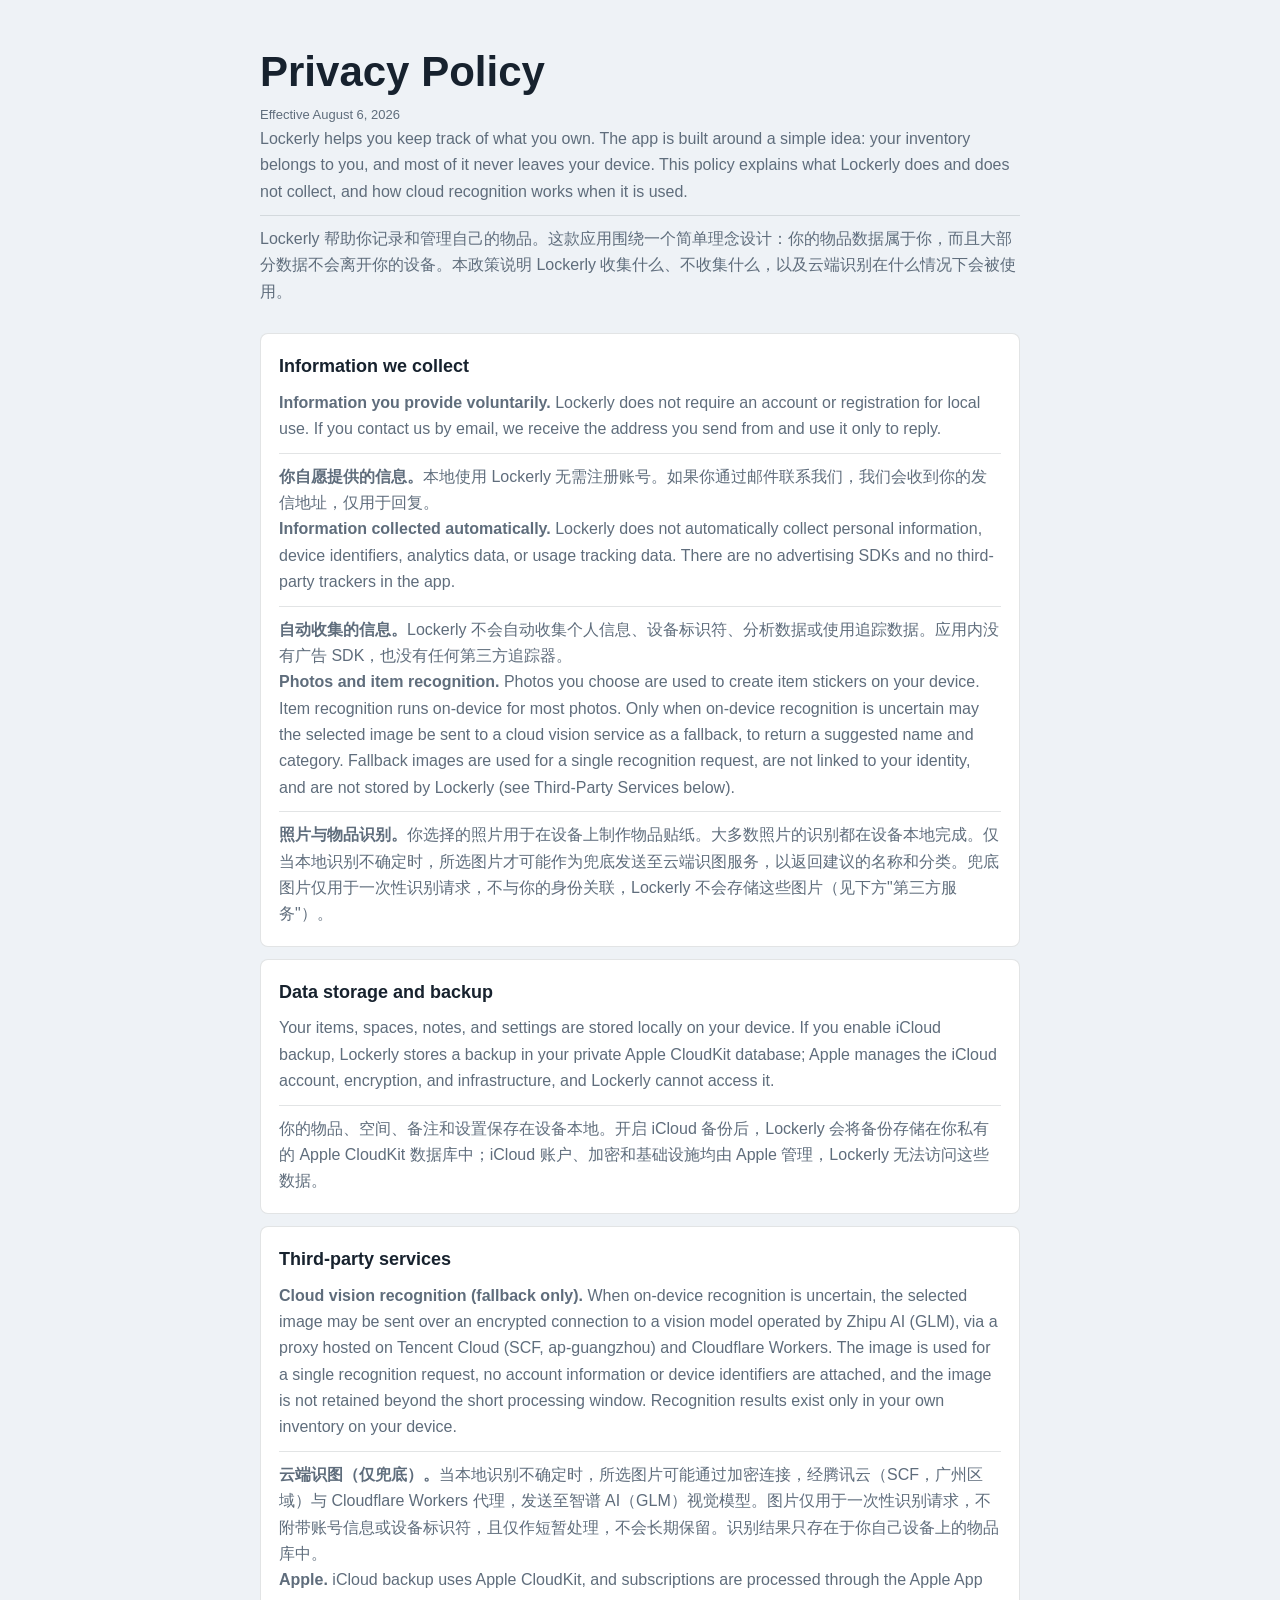
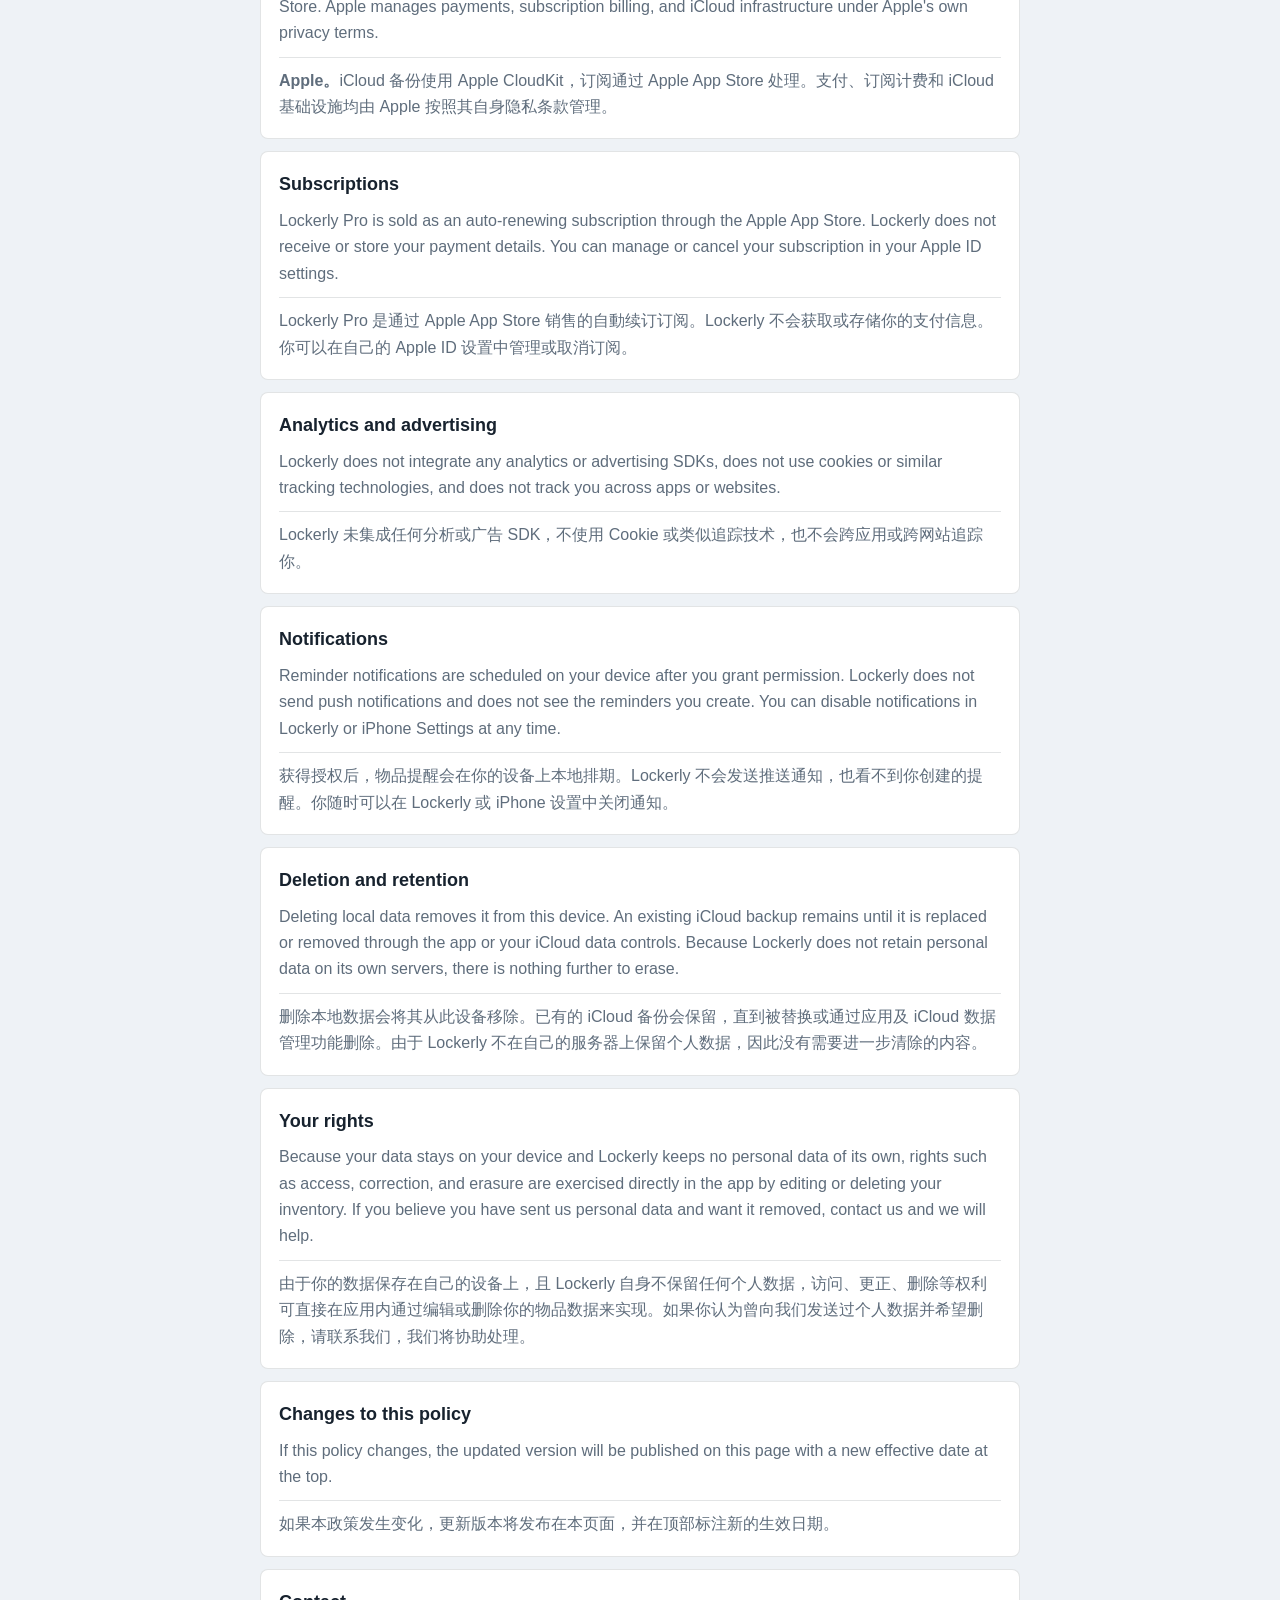
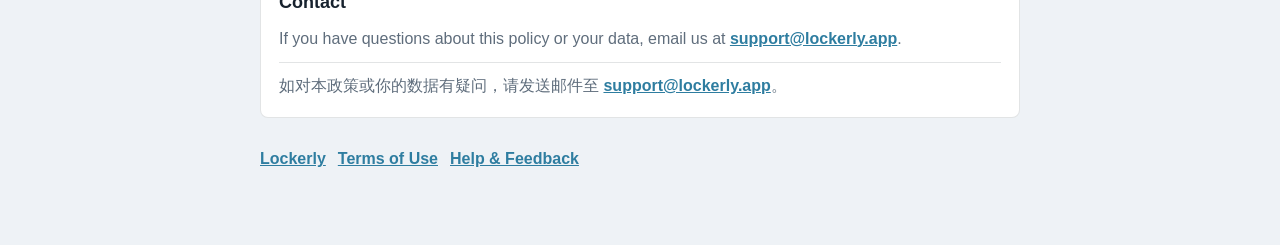
==== privacy/index.html @ 984af6ae "Rewrite privacy policy with third-party disclosures" ====
<!doctype html>
<html lang="en">
<head>
  <meta charset="utf-8">
  <meta name="viewport" content="width=device-width, initial-scale=1">
  <title>Lockerly Privacy Policy</title>
  <link rel="stylesheet" href="../assets/site.css">
</head>
<body><main>
  <header><h1>Privacy Policy</h1><p class="meta">Effective August 6, 2026</p>
    <p>Lockerly helps you keep track of what you own. The app is built around a simple idea: your inventory belongs to you, and most of it never leaves your device. This policy explains what Lockerly does and does not collect, and how cloud recognition works when it is used.</p>
    <p class="zh">Lockerly 帮助你记录和管理自己的物品。这款应用围绕一个简单理念设计：你的物品数据属于你，而且大部分数据不会离开你的设备。本政策说明 Lockerly 收集什么、不收集什么，以及云端识别在什么情况下会被使用。</p>
  </header>

  <section><h2>Information we collect</h2>
    <p><strong>Information you provide voluntarily.</strong> Lockerly does not require an account or registration for local use. If you contact us by email, we receive the address you send from and use it only to reply.</p>
    <p class="zh"><strong>你自愿提供的信息。</strong>本地使用 Lockerly 无需注册账号。如果你通过邮件联系我们，我们会收到你的发信地址，仅用于回复。</p>
    <p><strong>Information collected automatically.</strong> Lockerly does not automatically collect personal information, device identifiers, analytics data, or usage tracking data. There are no advertising SDKs and no third-party trackers in the app.</p>
    <p class="zh"><strong>自动收集的信息。</strong>Lockerly 不会自动收集个人信息、设备标识符、分析数据或使用追踪数据。应用内没有广告 SDK，也没有任何第三方追踪器。</p>
    <p><strong>Photos and item recognition.</strong> Photos you choose are used to create item stickers on your device. Item recognition runs on-device for most photos. Only when on-device recognition is uncertain may the selected image be sent to a cloud vision service as a fallback, to return a suggested name and category. Fallback images are used for a single recognition request, are not linked to your identity, and are not stored by Lockerly (see Third-Party Services below).</p>
    <p class="zh"><strong>照片与物品识别。</strong>你选择的照片用于在设备上制作物品贴纸。大多数照片的识别都在设备本地完成。仅当本地识别不确定时，所选图片才可能作为兜底发送至云端识图服务，以返回建议的名称和分类。兜底图片仅用于一次性识别请求，不与你的身份关联，Lockerly 不会存储这些图片（见下方"第三方服务"）。</p>
  </section>

  <section><h2>Data storage and backup</h2>
    <p>Your items, spaces, notes, and settings are stored locally on your device. If you enable iCloud backup, Lockerly stores a backup in your private Apple CloudKit database; Apple manages the iCloud account, encryption, and infrastructure, and Lockerly cannot access it.</p>
    <p class="zh">你的物品、空间、备注和设置保存在设备本地。开启 iCloud 备份后，Lockerly 会将备份存储在你私有的 Apple CloudKit 数据库中；iCloud 账户、加密和基础设施均由 Apple 管理，Lockerly 无法访问这些数据。</p>
  </section>

  <section><h2>Third-party services</h2>
    <p><strong>Cloud vision recognition (fallback only).</strong> When on-device recognition is uncertain, the selected image may be sent over an encrypted connection to a vision model operated by Zhipu AI (GLM), via a proxy hosted on Tencent Cloud (SCF, ap-guangzhou) and Cloudflare Workers. The image is used for a single recognition request, no account information or device identifiers are attached, and the image is not retained beyond the short processing window. Recognition results exist only in your own inventory on your device.</p>
    <p class="zh"><strong>云端识图（仅兜底）。</strong>当本地识别不确定时，所选图片可能通过加密连接，经腾讯云（SCF，广州区域）与 Cloudflare Workers 代理，发送至智谱 AI（GLM）视觉模型。图片仅用于一次性识别请求，不附带账号信息或设备标识符，且仅作短暂处理，不会长期保留。识别结果只存在于你自己设备上的物品库中。</p>
    <p><strong>Apple.</strong> iCloud backup uses Apple CloudKit, and subscriptions are processed through the Apple App Store. Apple manages payments, subscription billing, and iCloud infrastructure under Apple's own privacy terms.</p>
    <p class="zh"><strong>Apple。</strong>iCloud 备份使用 Apple CloudKit，订阅通过 Apple App Store 处理。支付、订阅计费和 iCloud 基础设施均由 Apple 按照其自身隐私条款管理。</p>
  </section>

  <section><h2>Subscriptions</h2>
    <p>Lockerly Pro is sold as an auto-renewing subscription through the Apple App Store. Lockerly does not receive or store your payment details. You can manage or cancel your subscription in your Apple ID settings.</p>
    <p class="zh">Lockerly Pro 是通过 Apple App Store 销售的自動续订订阅。Lockerly 不会获取或存储你的支付信息。你可以在自己的 Apple ID 设置中管理或取消订阅。</p>
  </section>

  <section><h2>Analytics and advertising</h2>
    <p>Lockerly does not integrate any analytics or advertising SDKs, does not use cookies or similar tracking technologies, and does not track you across apps or websites.</p>
    <p class="zh">Lockerly 未集成任何分析或广告 SDK，不使用 Cookie 或类似追踪技术，也不会跨应用或跨网站追踪你。</p>
  </section>

  <section><h2>Notifications</h2>
    <p>Reminder notifications are scheduled on your device after you grant permission. Lockerly does not send push notifications and does not see the reminders you create. You can disable notifications in Lockerly or iPhone Settings at any time.</p>
    <p class="zh">获得授权后，物品提醒会在你的设备上本地排期。Lockerly 不会发送推送通知，也看不到你创建的提醒。你随时可以在 Lockerly 或 iPhone 设置中关闭通知。</p>
  </section>

  <section><h2>Deletion and retention</h2>
    <p>Deleting local data removes it from this device. An existing iCloud backup remains until it is replaced or removed through the app or your iCloud data controls. Because Lockerly does not retain personal data on its own servers, there is nothing further to erase.</p>
    <p class="zh">删除本地数据会将其从此设备移除。已有的 iCloud 备份会保留，直到被替换或通过应用及 iCloud 数据管理功能删除。由于 Lockerly 不在自己的服务器上保留个人数据，因此没有需要进一步清除的内容。</p>
  </section>

  <section><h2>Your rights</h2>
    <p>Because your data stays on your device and Lockerly keeps no personal data of its own, rights such as access, correction, and erasure are exercised directly in the app by editing or deleting your inventory. If you believe you have sent us personal data and want it removed, contact us and we will help.</p>
    <p class="zh">由于你的数据保存在自己的设备上，且 Lockerly 自身不保留任何个人数据，访问、更正、删除等权利可直接在应用内通过编辑或删除你的物品数据来实现。如果你认为曾向我们发送过个人数据并希望删除，请联系我们，我们将协助处理。</p>
  </section>

  <section><h2>Changes to this policy</h2>
    <p>If this policy changes, the updated version will be published on this page with a new effective date at the top.</p>
    <p class="zh">如果本政策发生变化，更新版本将发布在本页面，并在顶部标注新的生效日期。</p>
  </section>

  <section><h2>Contact</h2>
    <p>If you have questions about this policy or your data, email us at <a href="mailto:support@lockerly.app">support@lockerly.app</a>.</p>
    <p class="zh">如对本政策或你的数据有疑问，请发送邮件至 <a href="mailto:support@lockerly.app">support@lockerly.app</a>。</p>
  </section>

  <nav><a href="../">Lockerly</a><a href="../terms/">Terms of Use</a><a href="../support/">Help &amp; Feedback</a></nav>
</main></body>
</html>
---- assets/site.css ----
:root {
  color-scheme: light dark;
  --bg: #eef2f6;
  --surface: #ffffff;
  --text: #17222e;
  --muted: #5f6d7c;
  --line: rgba(23, 34, 46, 0.12);
  --accent: #2e7da0;
}

@media (prefers-color-scheme: dark) {
  :root {
    --bg: #0f161d;
    --surface: #18212b;
    --text: #eef3f7;
    --muted: #a5b1bd;
    --line: rgba(226, 236, 244, 0.12);
    --accent: #7fc0dc;
  }
}

* { box-sizing: border-box; }
body {
  margin: 0;
  background: var(--bg);
  color: var(--text);
  font: 16px/1.65 -apple-system, BlinkMacSystemFont, "Segoe UI", sans-serif;
}
main { width: min(760px, calc(100% - 32px)); margin: 0 auto; padding: 48px 0 72px; }
header { margin-bottom: 28px; }
h1 { margin: 0 0 8px; font-size: clamp(28px, 6vw, 42px); line-height: 1.15; }
h2 { margin: 0 0 8px; font-size: 18px; }
p { margin: 0; color: var(--muted); }
section {
  margin-top: 12px;
  padding: 18px;
  background: var(--surface);
  border: 1px solid var(--line);
  border-radius: 8px;
}
nav { display: flex; flex-wrap: wrap; gap: 12px; margin-top: 28px; }
a { color: var(--accent); font-weight: 650; }
.meta { font-size: 13px; color: var(--muted); }
.zh { margin-top: 10px; padding-top: 10px; border-top: 1px solid var(--line); }
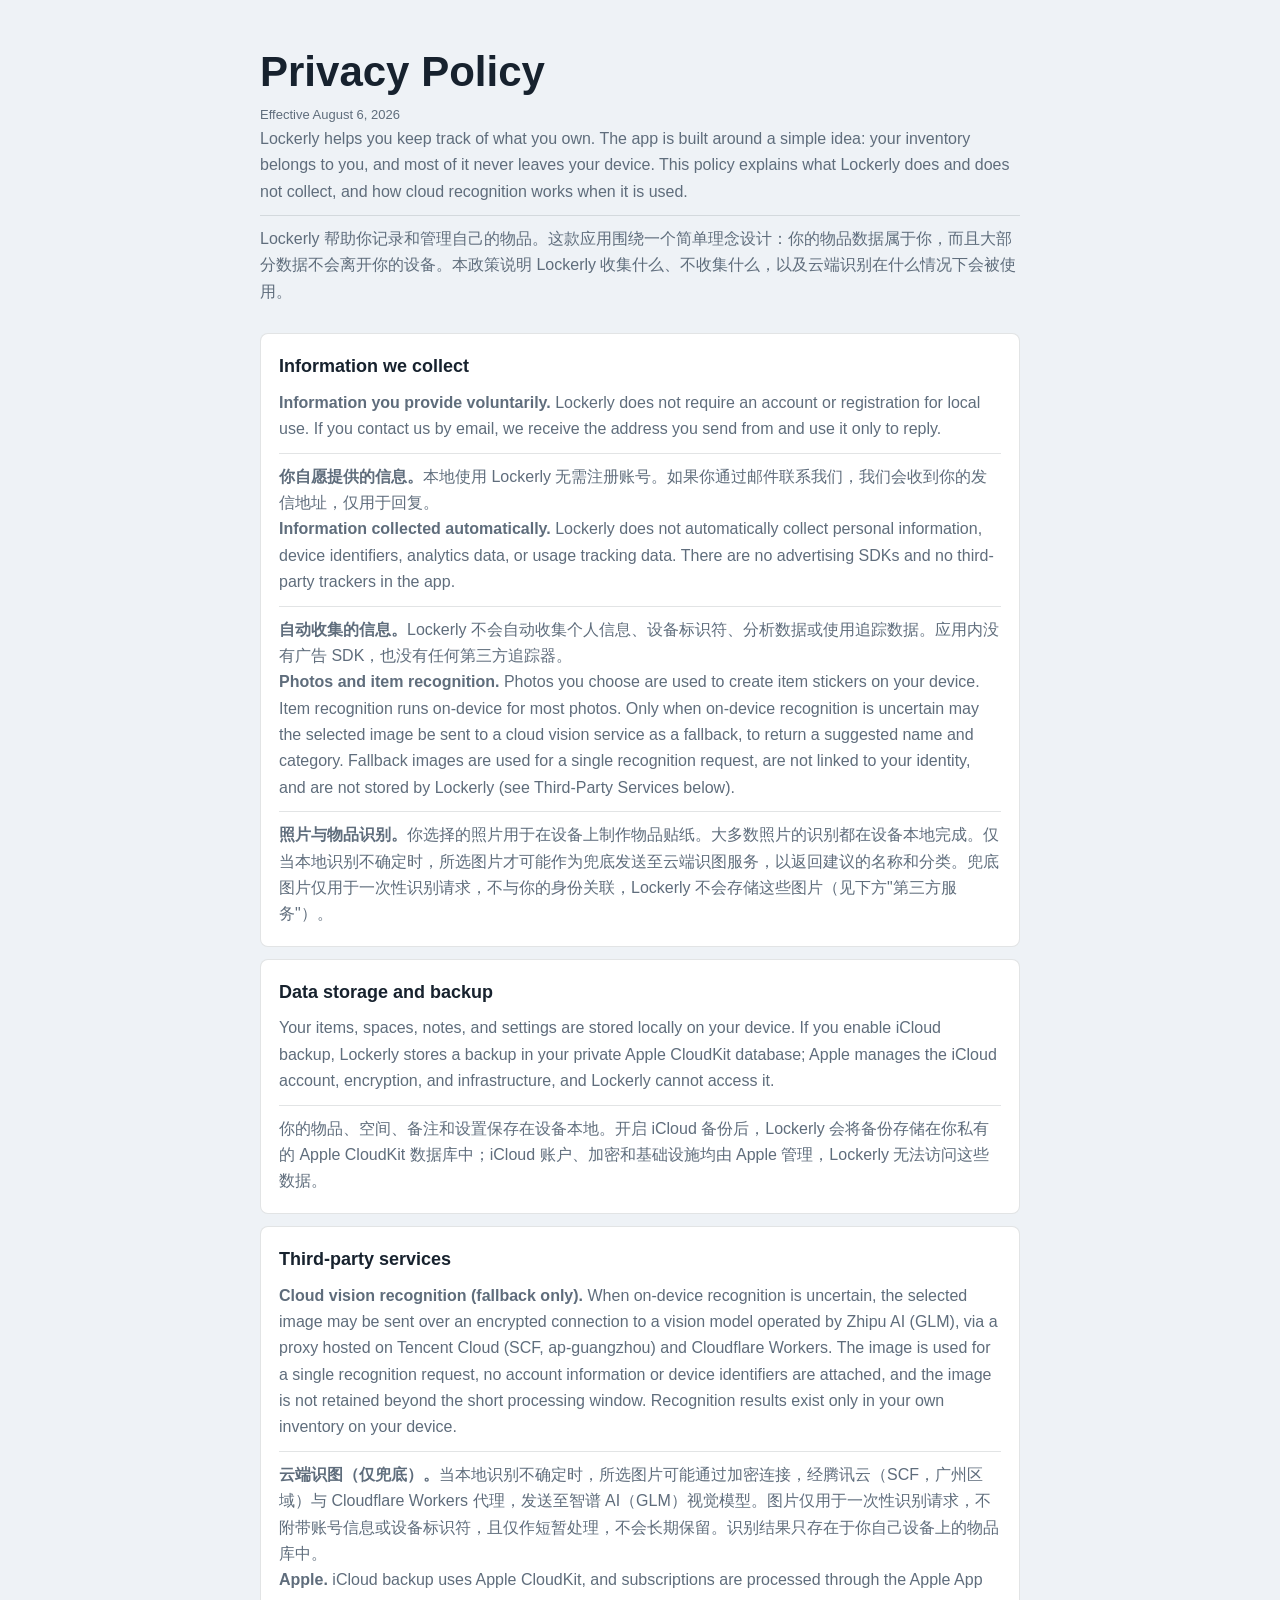
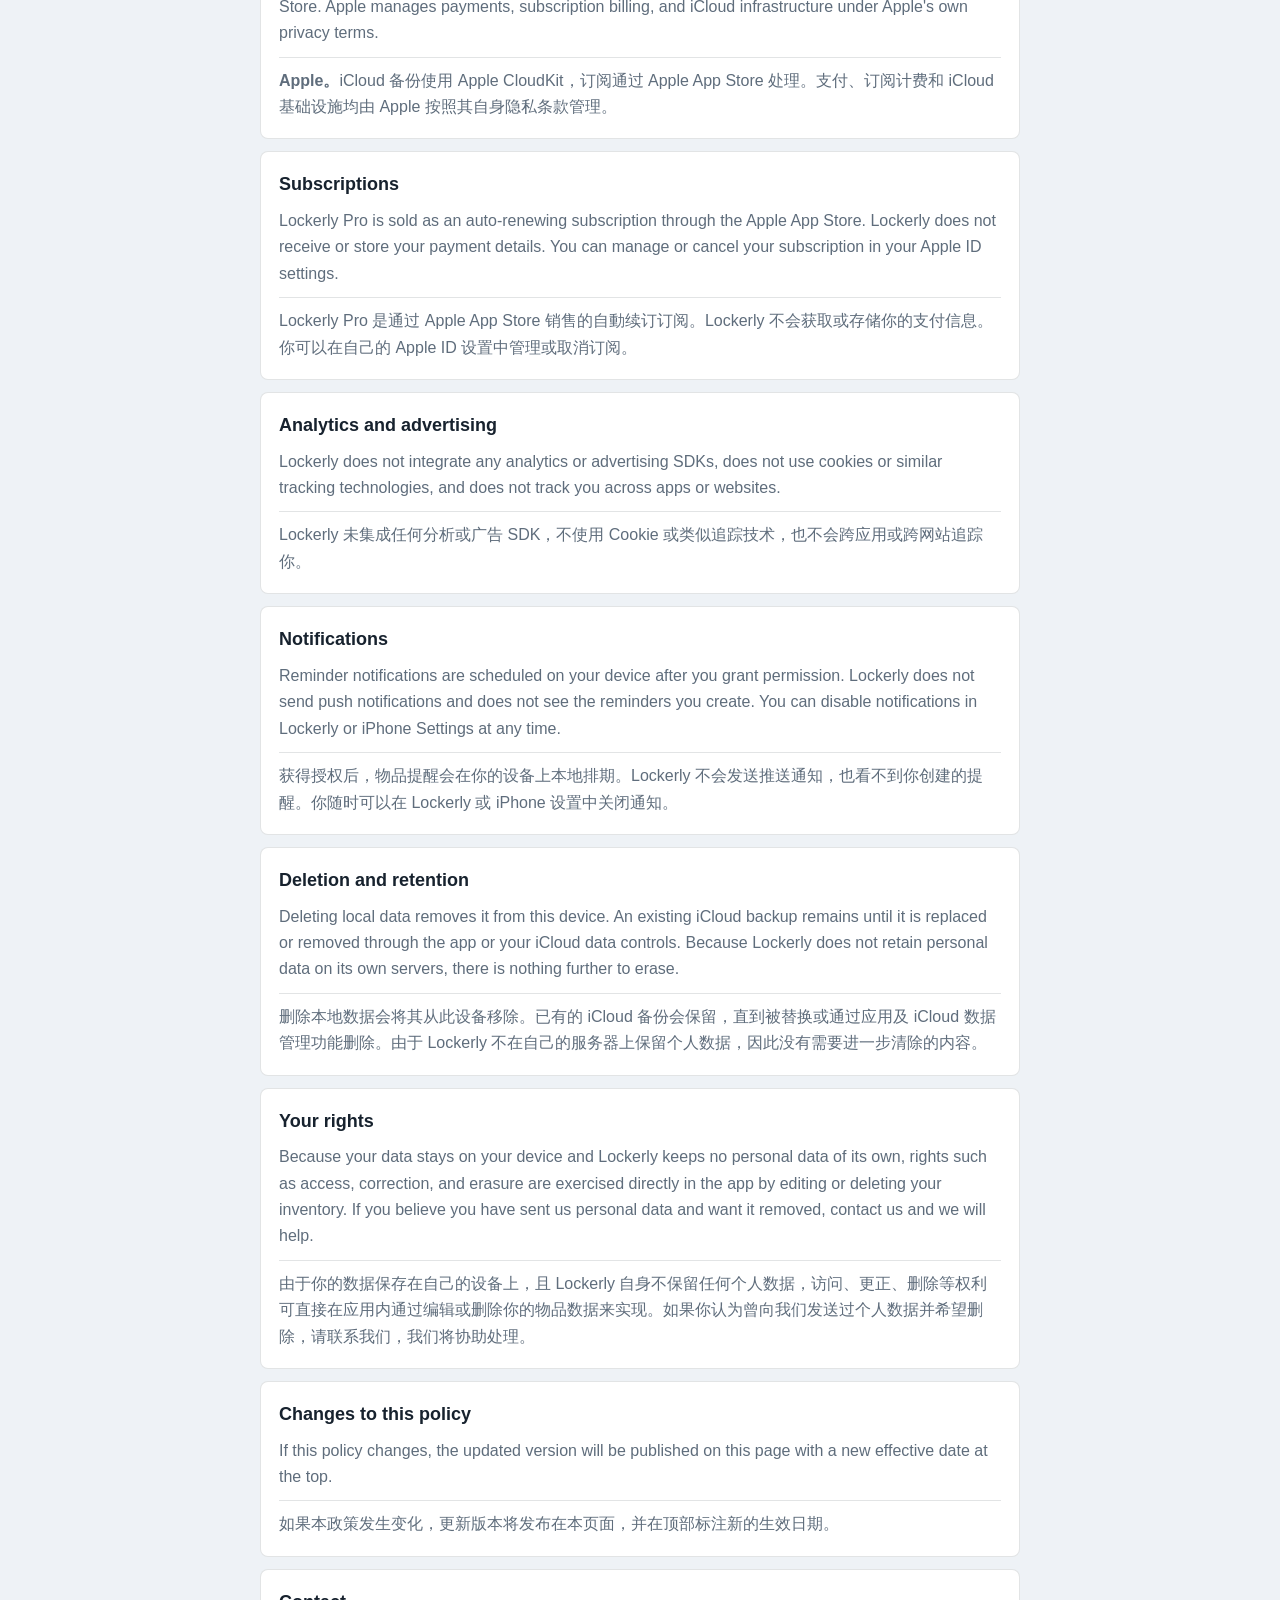
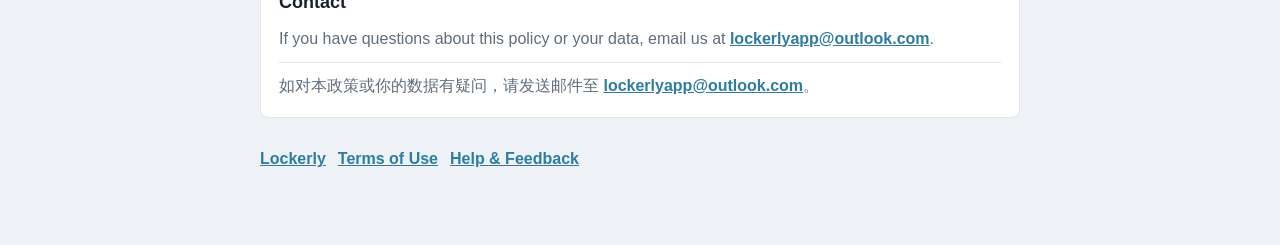
==== commit 9f75cbf9: "Update support email" ====
--- a/privacy/index.html
+++ b/privacy/index.html
@@ -64,8 +64,8 @@
   </section>
 
   <section><h2>Contact</h2>
-    <p>If you have questions about this policy or your data, email us at <a href="mailto:support@lockerly.app">support@lockerly.app</a>.</p>
-    <p class="zh">如对本政策或你的数据有疑问，请发送邮件至 <a href="mailto:support@lockerly.app">support@lockerly.app</a>。</p>
+    <p>If you have questions about this policy or your data, email us at <a href="mailto:lockerlyapp@outlook.com">lockerlyapp@outlook.com</a>.</p>
+    <p class="zh">如对本政策或你的数据有疑问，请发送邮件至 <a href="mailto:lockerlyapp@outlook.com">lockerlyapp@outlook.com</a>。</p>
   </section>
 
   <nav><a href="../">Lockerly</a><a href="../terms/">Terms of Use</a><a href="../support/">Help &amp; Feedback</a></nav>
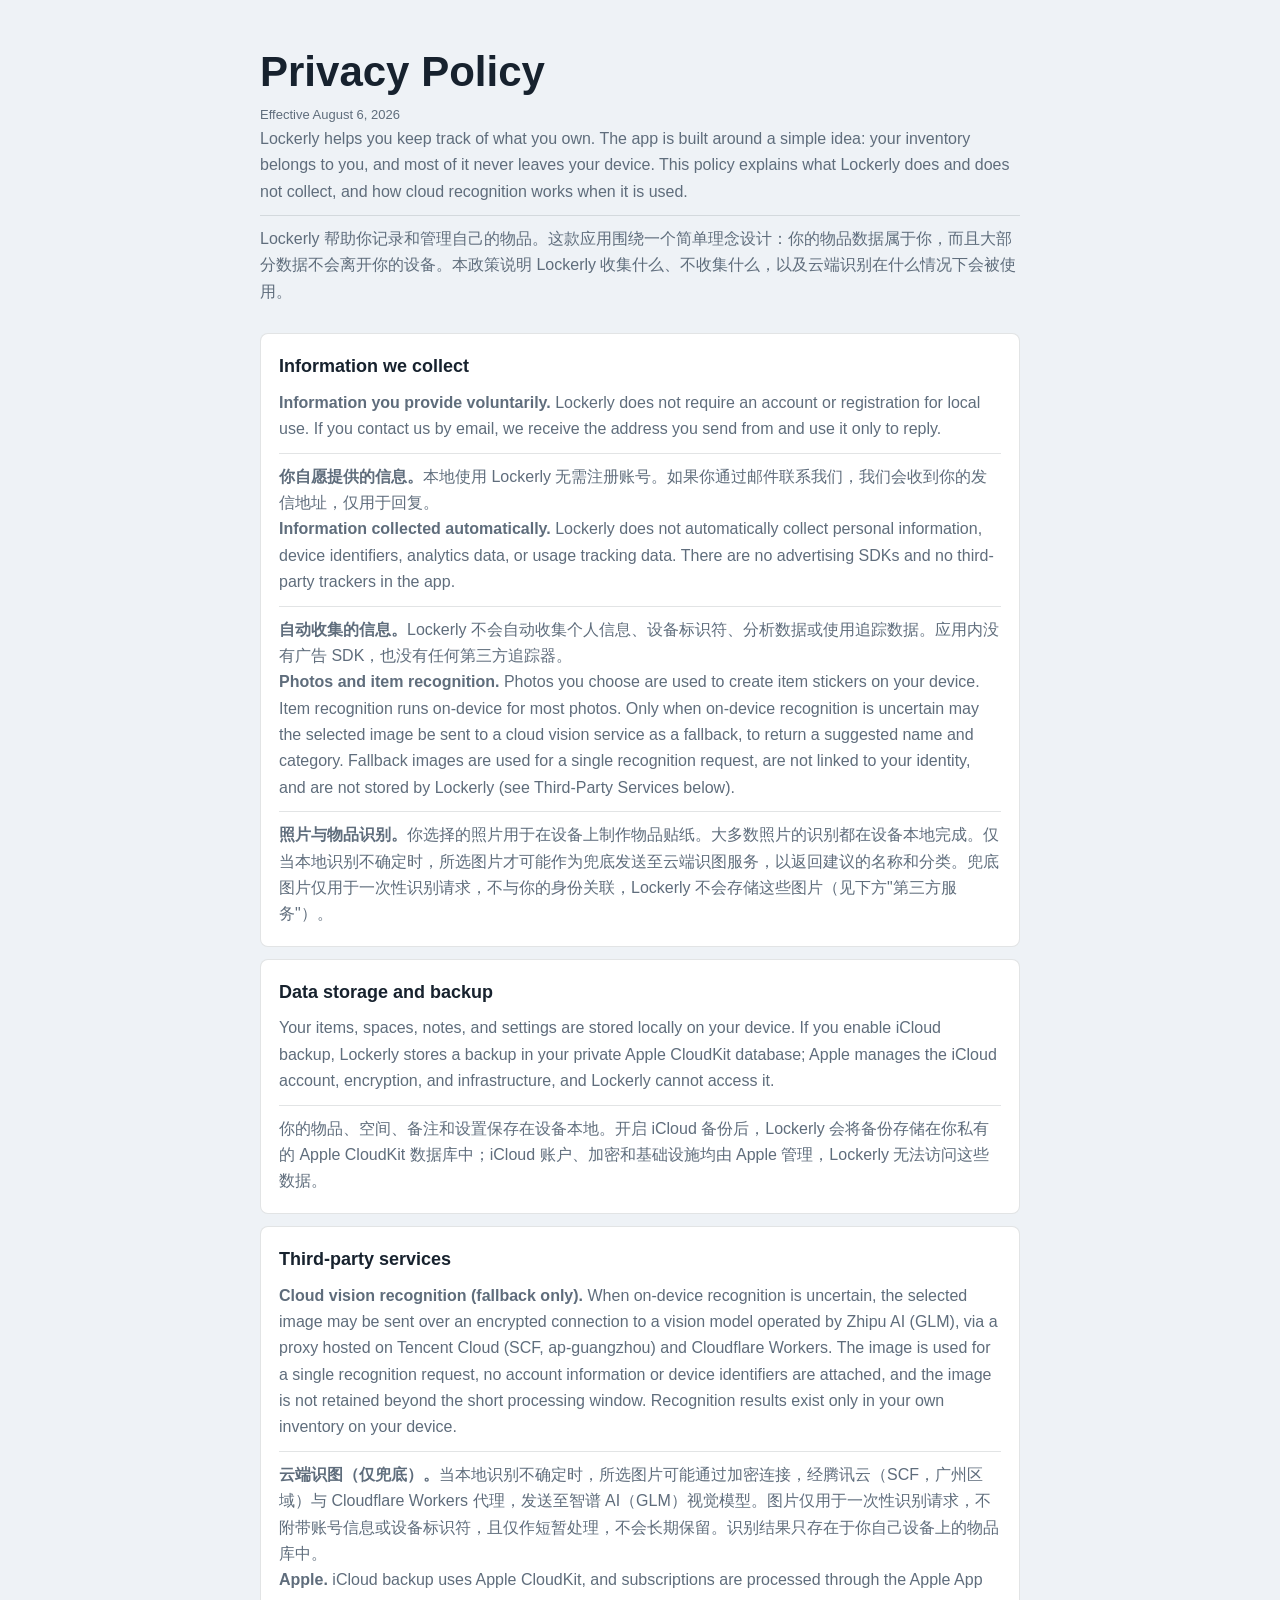
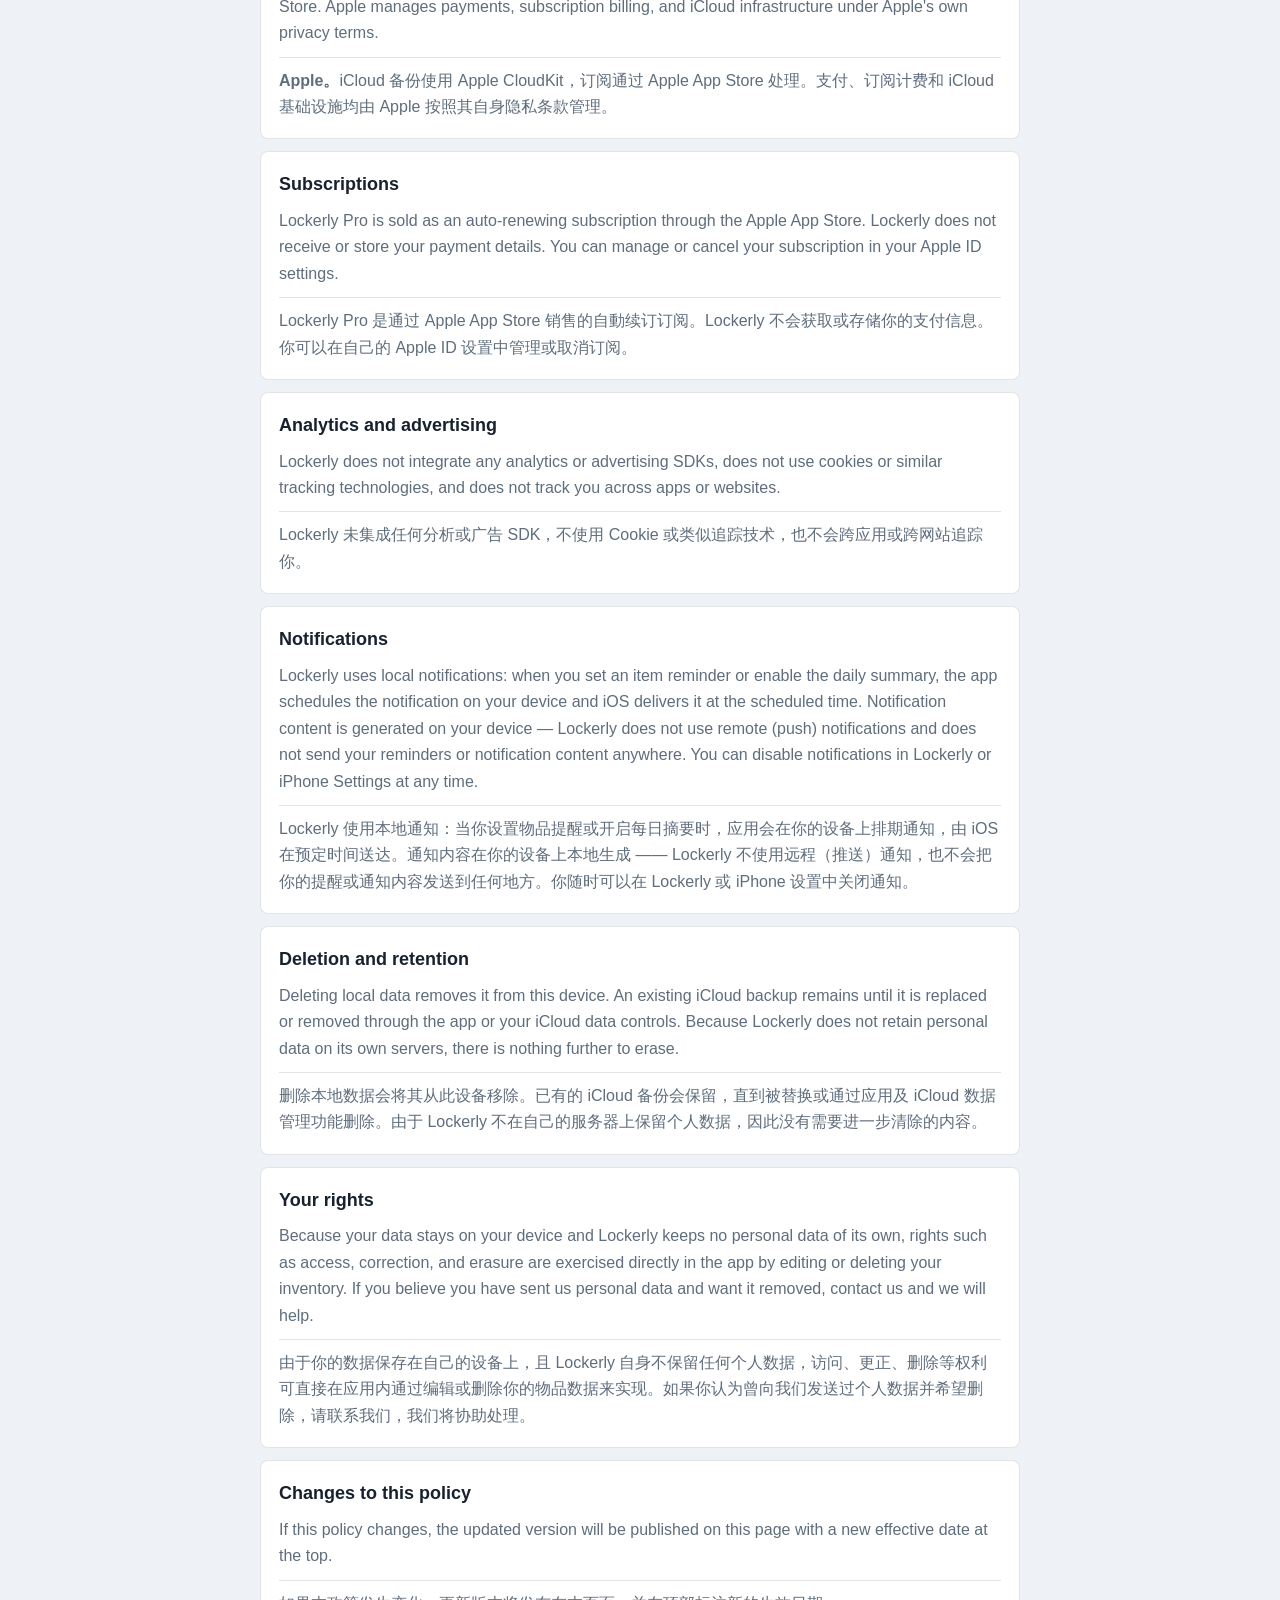
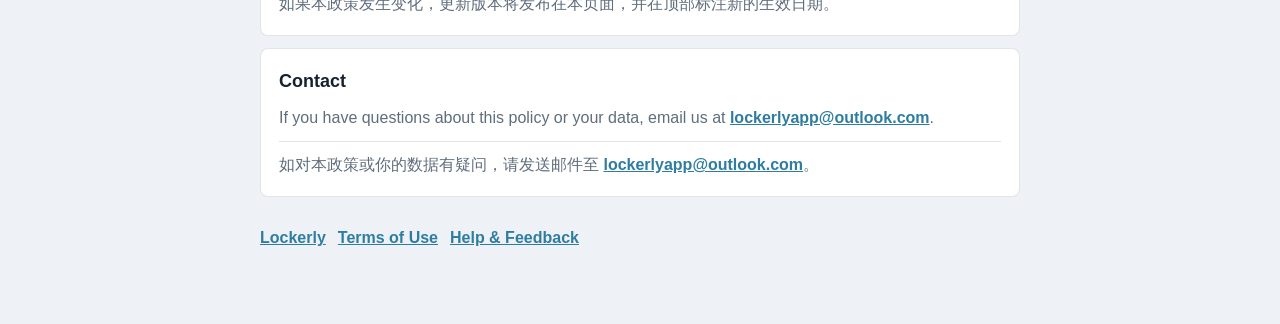
==== commit f8c71731: "Fix notifications section: local-only notifications" ====
--- a/privacy/index.html
+++ b/privacy/index.html
@@ -44,8 +44,8 @@
   </section>
 
   <section><h2>Notifications</h2>
-    <p>Reminder notifications are scheduled on your device after you grant permission. Lockerly does not send push notifications and does not see the reminders you create. You can disable notifications in Lockerly or iPhone Settings at any time.</p>
-    <p class="zh">获得授权后，物品提醒会在你的设备上本地排期。Lockerly 不会发送推送通知，也看不到你创建的提醒。你随时可以在 Lockerly 或 iPhone 设置中关闭通知。</p>
+    <p>Lockerly uses local notifications: when you set an item reminder or enable the daily summary, the app schedules the notification on your device and iOS delivers it at the scheduled time. Notification content is generated on your device — Lockerly does not use remote (push) notifications and does not send your reminders or notification content anywhere. You can disable notifications in Lockerly or iPhone Settings at any time.</p>
+    <p class="zh">Lockerly 使用本地通知：当你设置物品提醒或开启每日摘要时，应用会在你的设备上排期通知，由 iOS 在预定时间送达。通知内容在你的设备上本地生成 —— Lockerly 不使用远程（推送）通知，也不会把你的提醒或通知内容发送到任何地方。你随时可以在 Lockerly 或 iPhone 设置中关闭通知。</p>
   </section>
 
   <section><h2>Deletion and retention</h2>
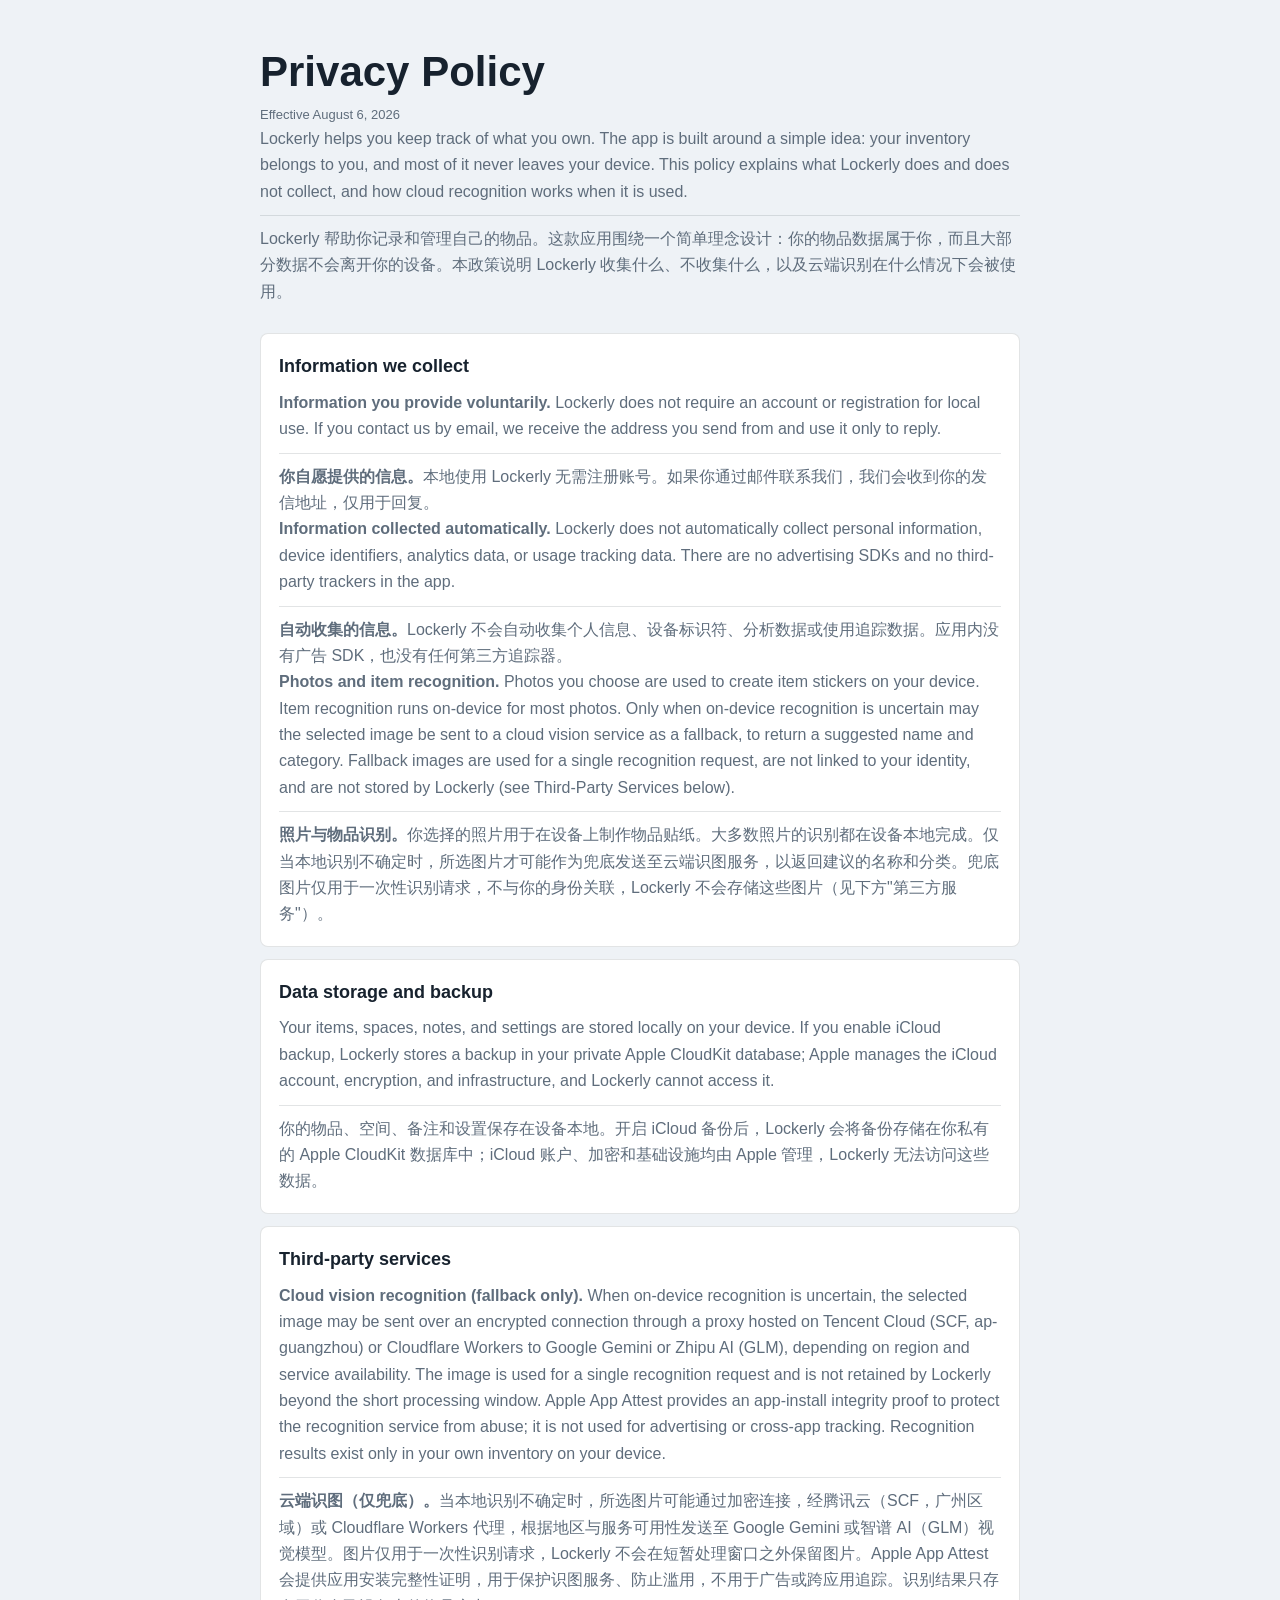
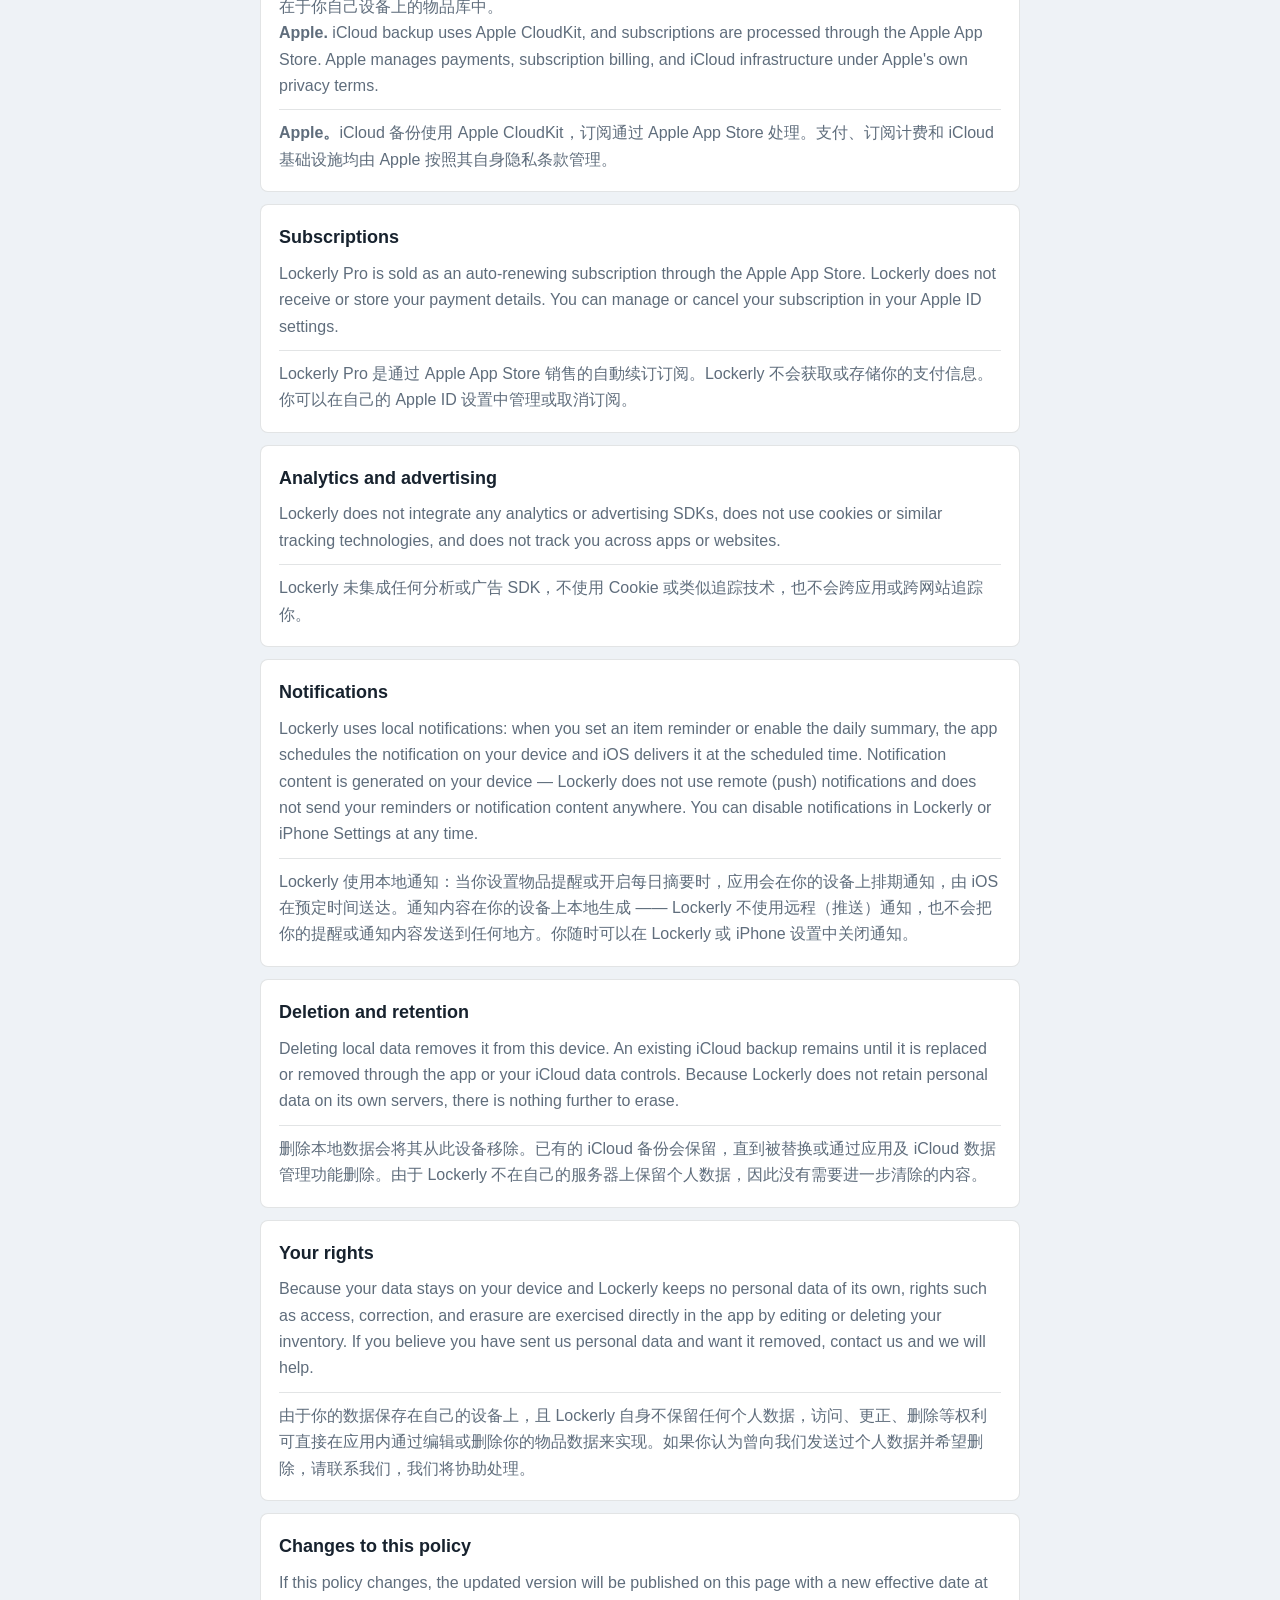
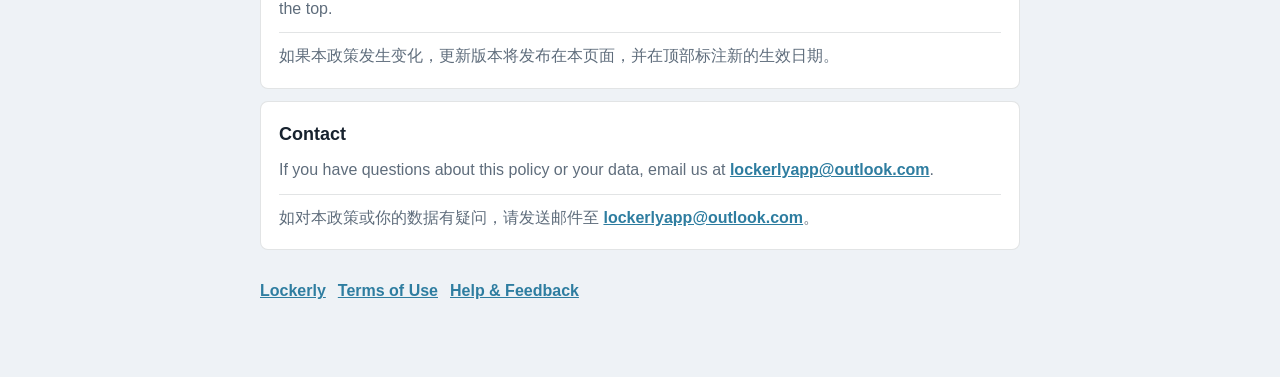
==== commit fed20ba1: "Update privacy policy for cloud recognition and App Attest" ====
--- a/privacy/index.html
+++ b/privacy/index.html
@@ -27,8 +27,8 @@
   </section>
 
   <section><h2>Third-party services</h2>
-    <p><strong>Cloud vision recognition (fallback only).</strong> When on-device recognition is uncertain, the selected image may be sent over an encrypted connection to a vision model operated by Zhipu AI (GLM), via a proxy hosted on Tencent Cloud (SCF, ap-guangzhou) and Cloudflare Workers. The image is used for a single recognition request, no account information or device identifiers are attached, and the image is not retained beyond the short processing window. Recognition results exist only in your own inventory on your device.</p>
-    <p class="zh"><strong>云端识图（仅兜底）。</strong>当本地识别不确定时，所选图片可能通过加密连接，经腾讯云（SCF，广州区域）与 Cloudflare Workers 代理，发送至智谱 AI（GLM）视觉模型。图片仅用于一次性识别请求，不附带账号信息或设备标识符，且仅作短暂处理，不会长期保留。识别结果只存在于你自己设备上的物品库中。</p>
+    <p><strong>Cloud vision recognition (fallback only).</strong> When on-device recognition is uncertain, the selected image may be sent over an encrypted connection through a proxy hosted on Tencent Cloud (SCF, ap-guangzhou) or Cloudflare Workers to Google Gemini or Zhipu AI (GLM), depending on region and service availability. The image is used for a single recognition request and is not retained by Lockerly beyond the short processing window. Apple App Attest provides an app-install integrity proof to protect the recognition service from abuse; it is not used for advertising or cross-app tracking. Recognition results exist only in your own inventory on your device.</p>
+    <p class="zh"><strong>云端识图（仅兜底）。</strong>当本地识别不确定时，所选图片可能通过加密连接，经腾讯云（SCF，广州区域）或 Cloudflare Workers 代理，根据地区与服务可用性发送至 Google Gemini 或智谱 AI（GLM）视觉模型。图片仅用于一次性识别请求，Lockerly 不会在短暂处理窗口之外保留图片。Apple App Attest 会提供应用安装完整性证明，用于保护识图服务、防止滥用，不用于广告或跨应用追踪。识别结果只存在于你自己设备上的物品库中。</p>
     <p><strong>Apple.</strong> iCloud backup uses Apple CloudKit, and subscriptions are processed through the Apple App Store. Apple manages payments, subscription billing, and iCloud infrastructure under Apple's own privacy terms.</p>
     <p class="zh"><strong>Apple。</strong>iCloud 备份使用 Apple CloudKit，订阅通过 Apple App Store 处理。支付、订阅计费和 iCloud 基础设施均由 Apple 按照其自身隐私条款管理。</p>
   </section>
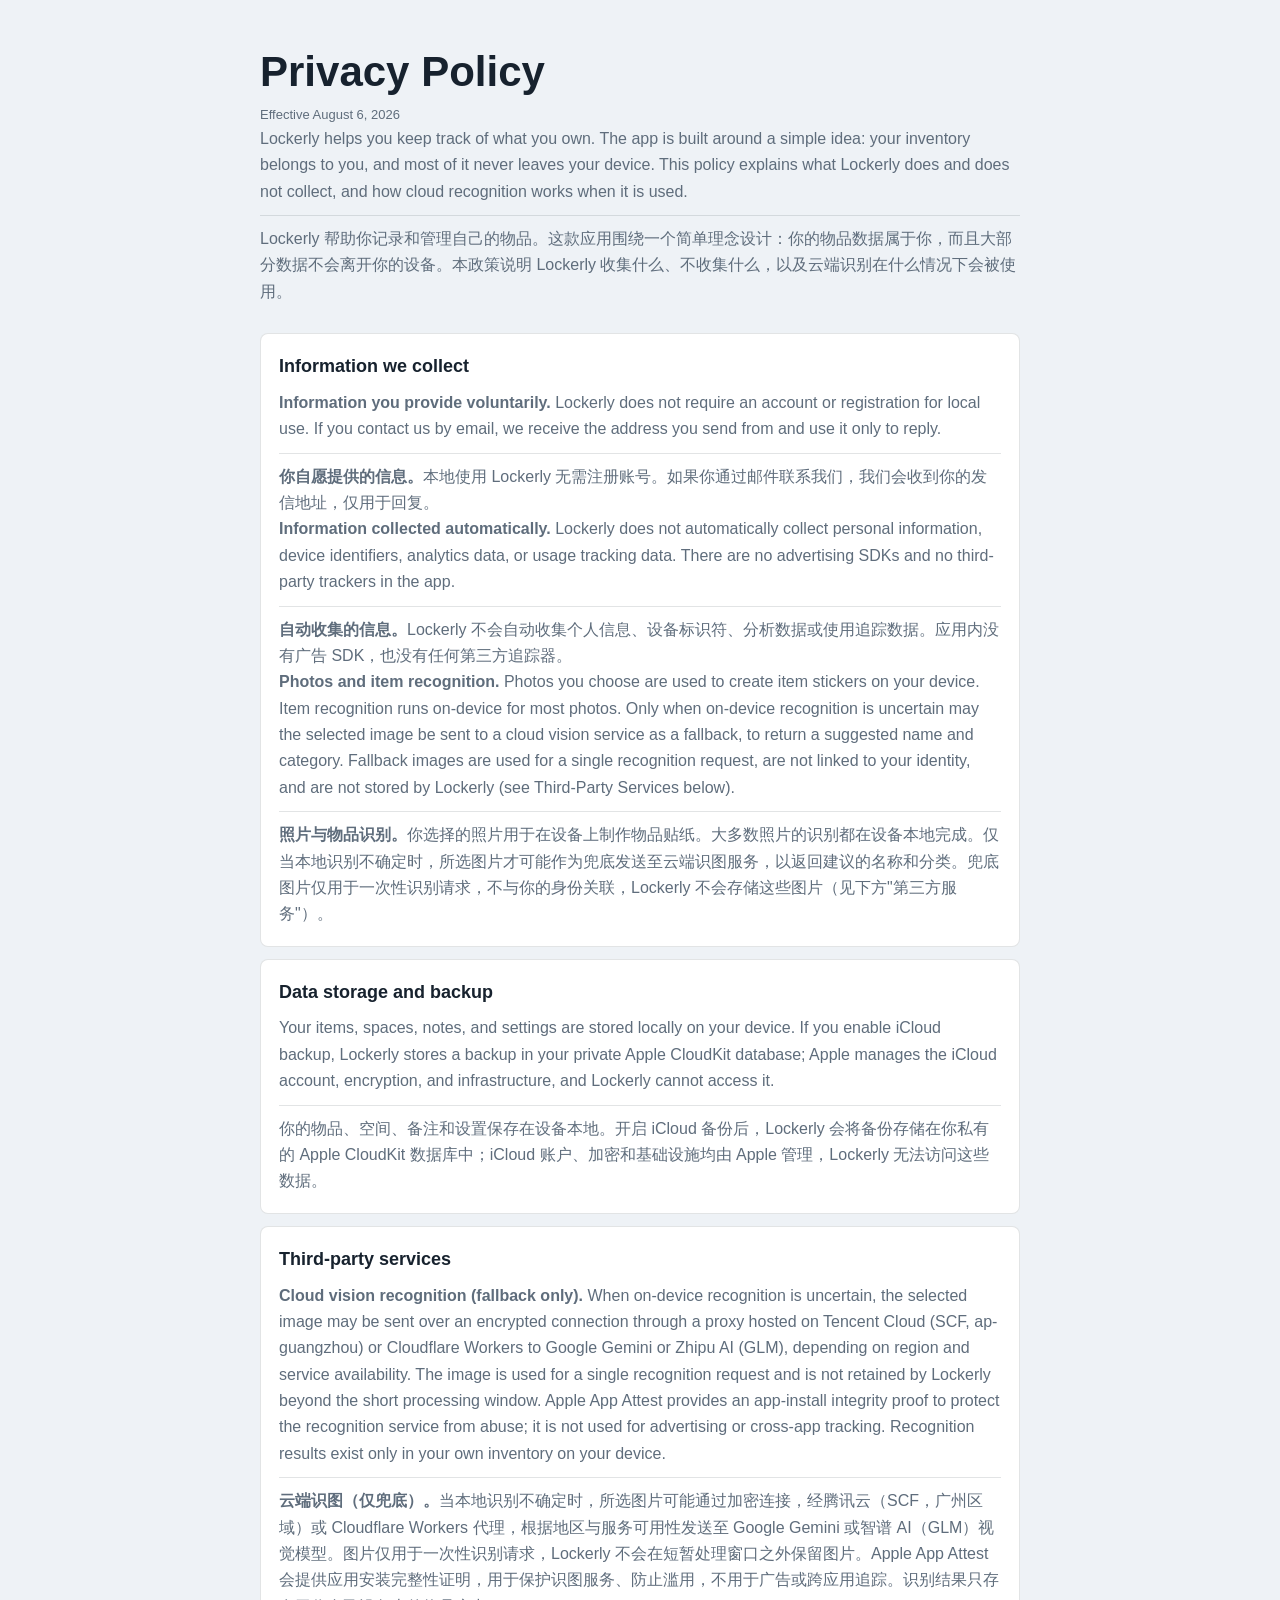
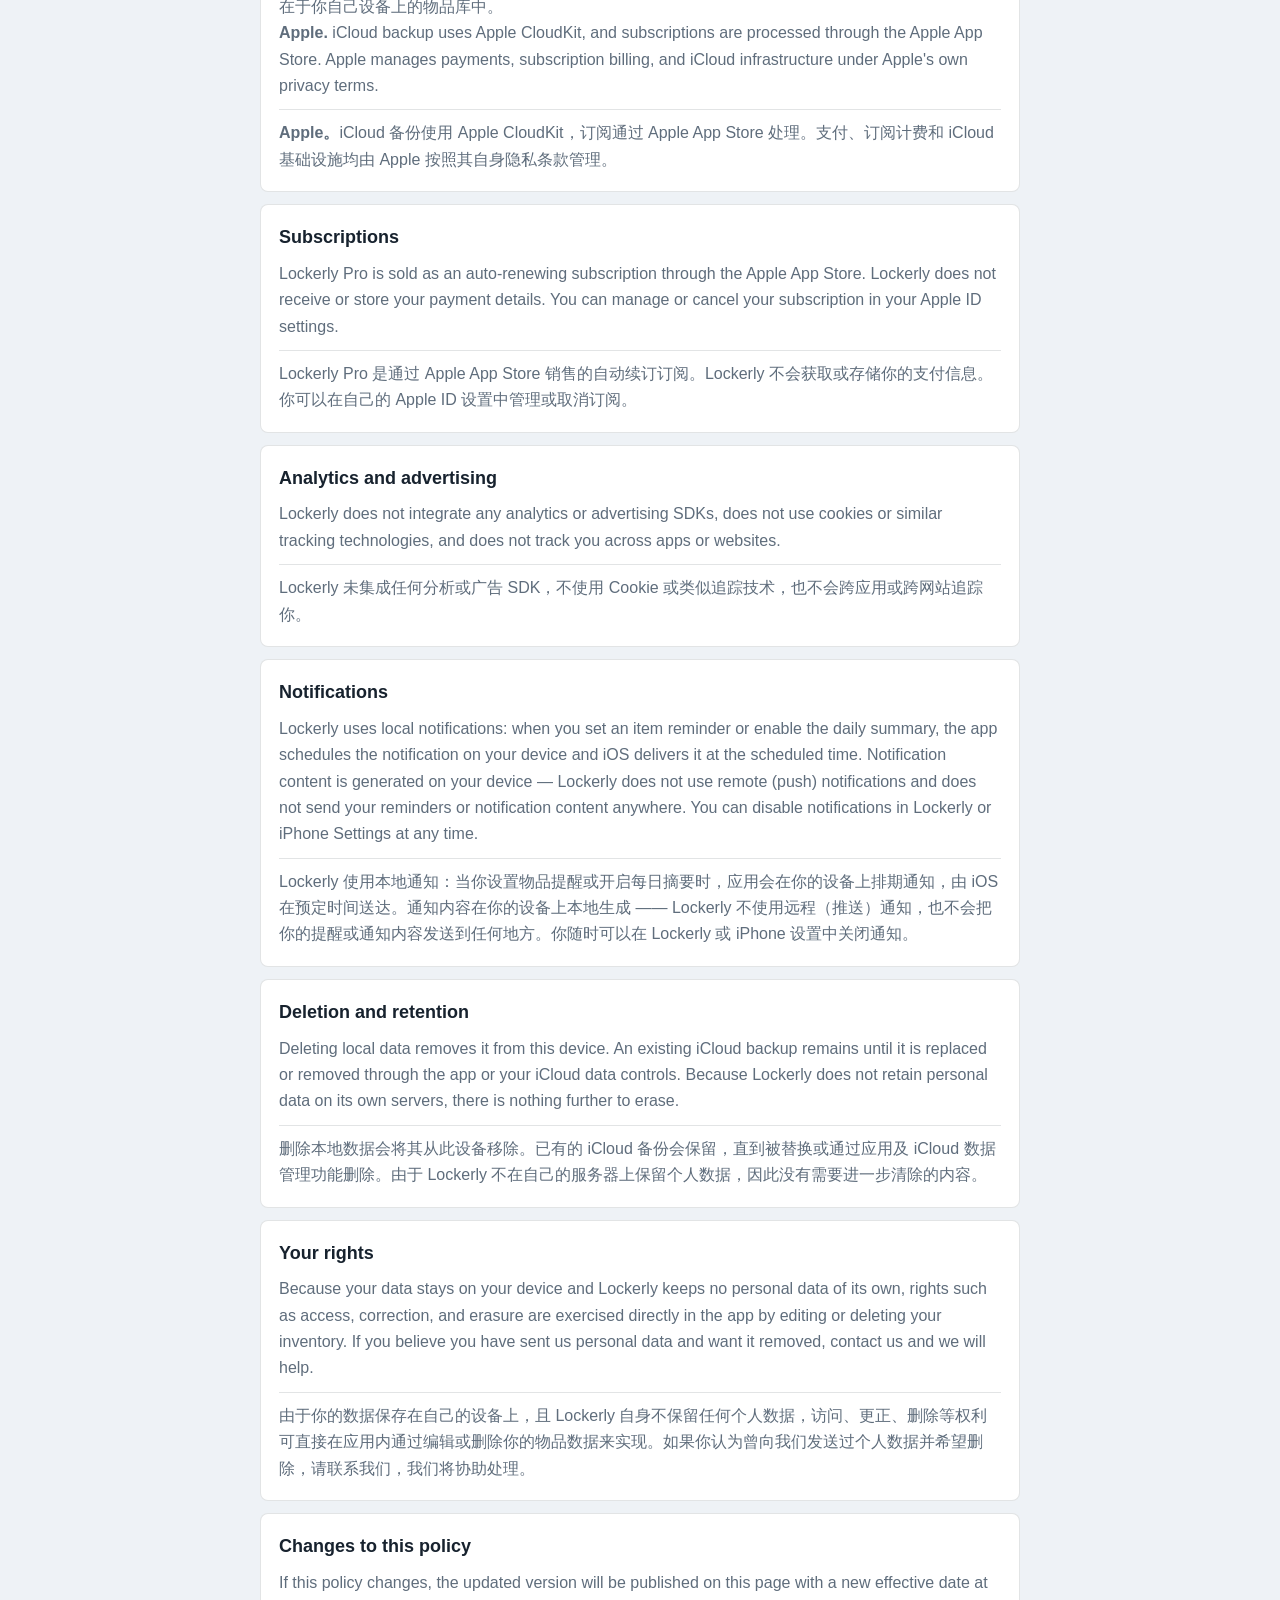
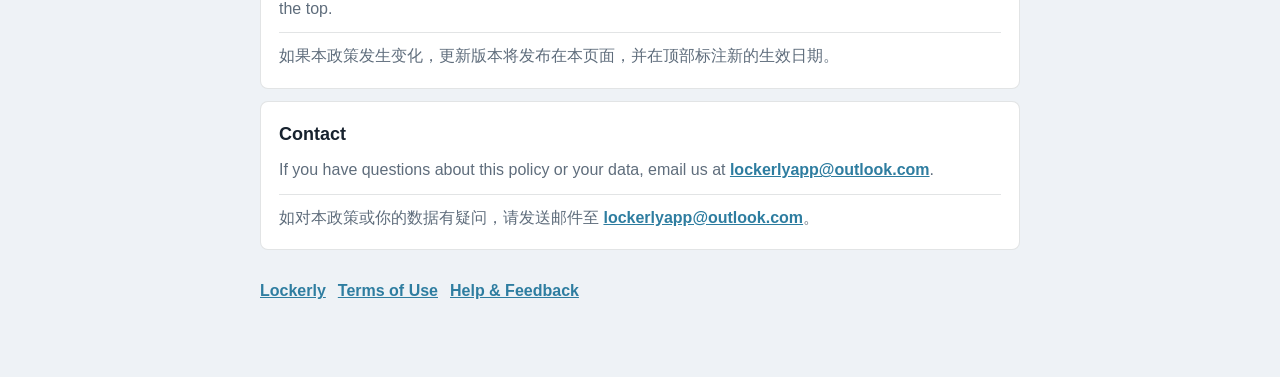
==== commit 3c6710bd: "Fix Chinese subscription wording" ====
--- a/privacy/index.html
+++ b/privacy/index.html
@@ -35,7 +35,7 @@
 
   <section><h2>Subscriptions</h2>
     <p>Lockerly Pro is sold as an auto-renewing subscription through the Apple App Store. Lockerly does not receive or store your payment details. You can manage or cancel your subscription in your Apple ID settings.</p>
-    <p class="zh">Lockerly Pro 是通过 Apple App Store 销售的自動续订订阅。Lockerly 不会获取或存储你的支付信息。你可以在自己的 Apple ID 设置中管理或取消订阅。</p>
+    <p class="zh">Lockerly Pro 是通过 Apple App Store 销售的自动续订订阅。Lockerly 不会获取或存储你的支付信息。你可以在自己的 Apple ID 设置中管理或取消订阅。</p>
   </section>
 
   <section><h2>Analytics and advertising</h2>
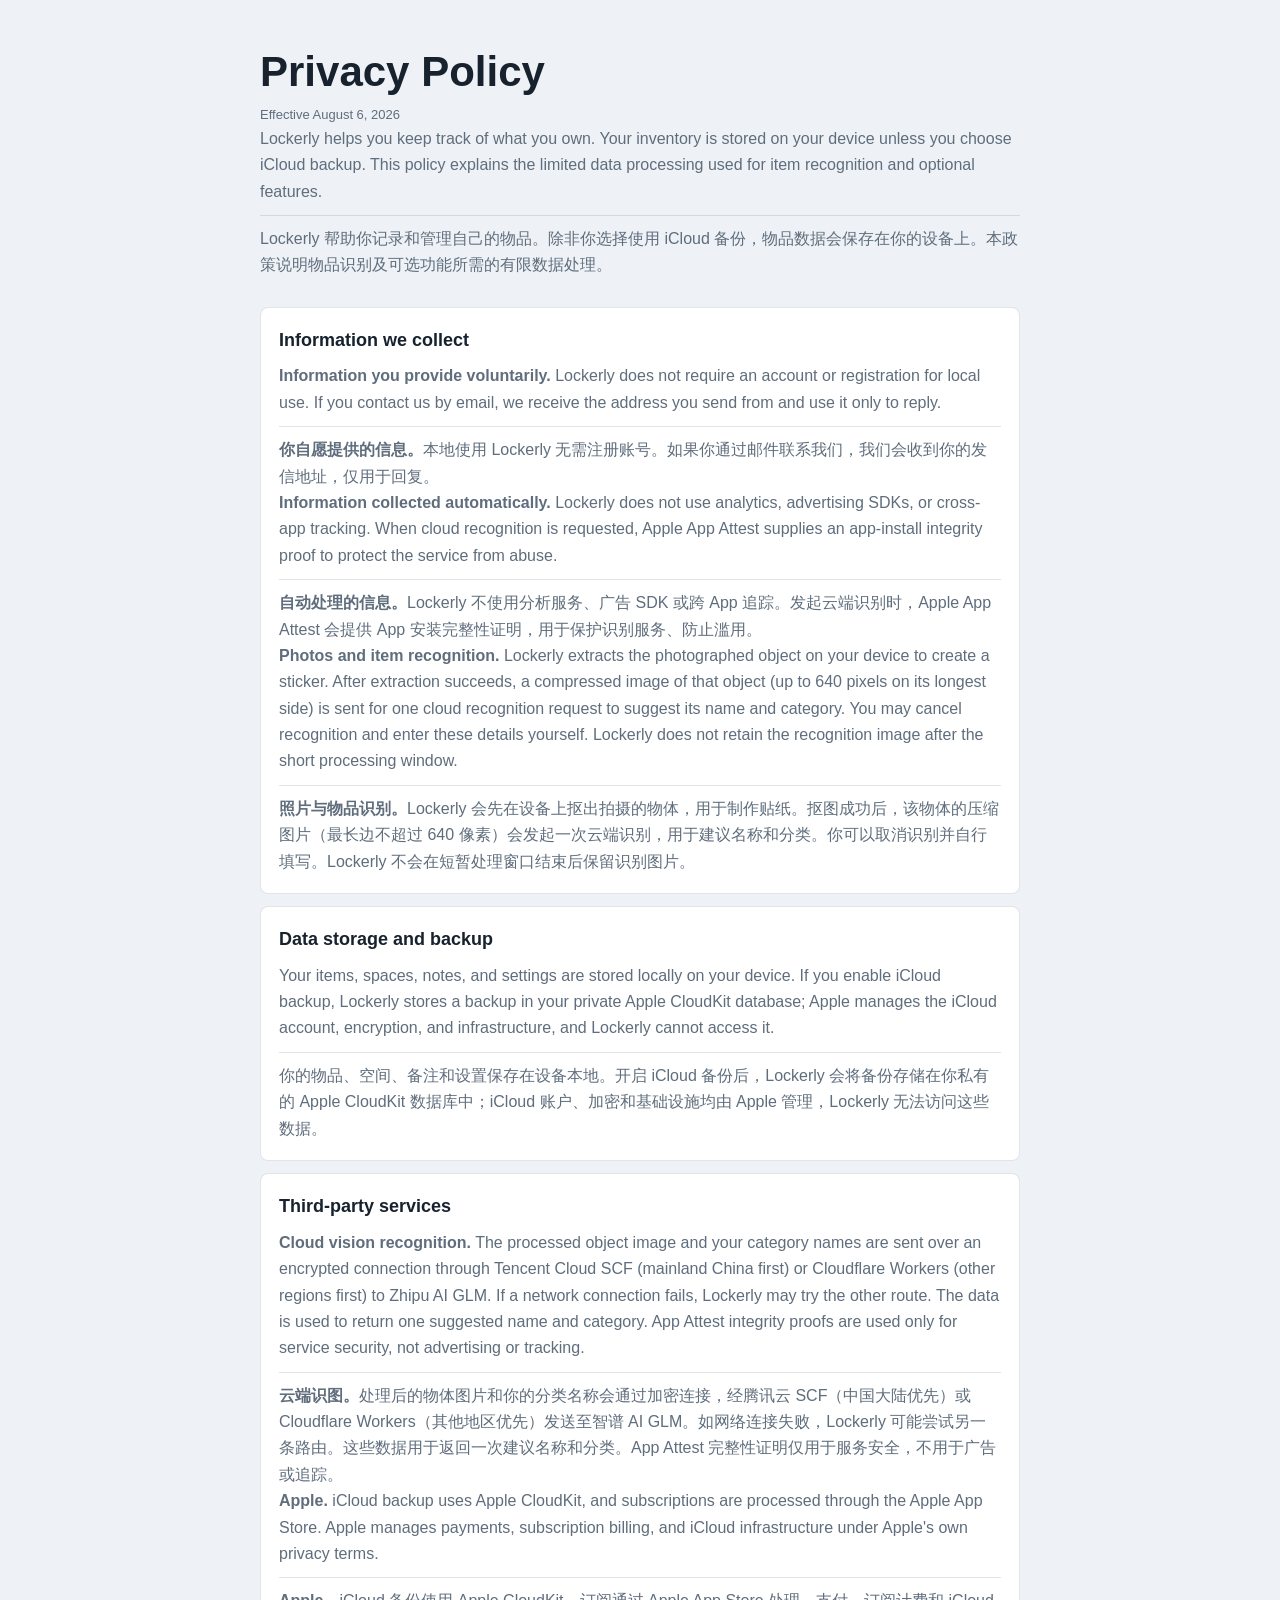
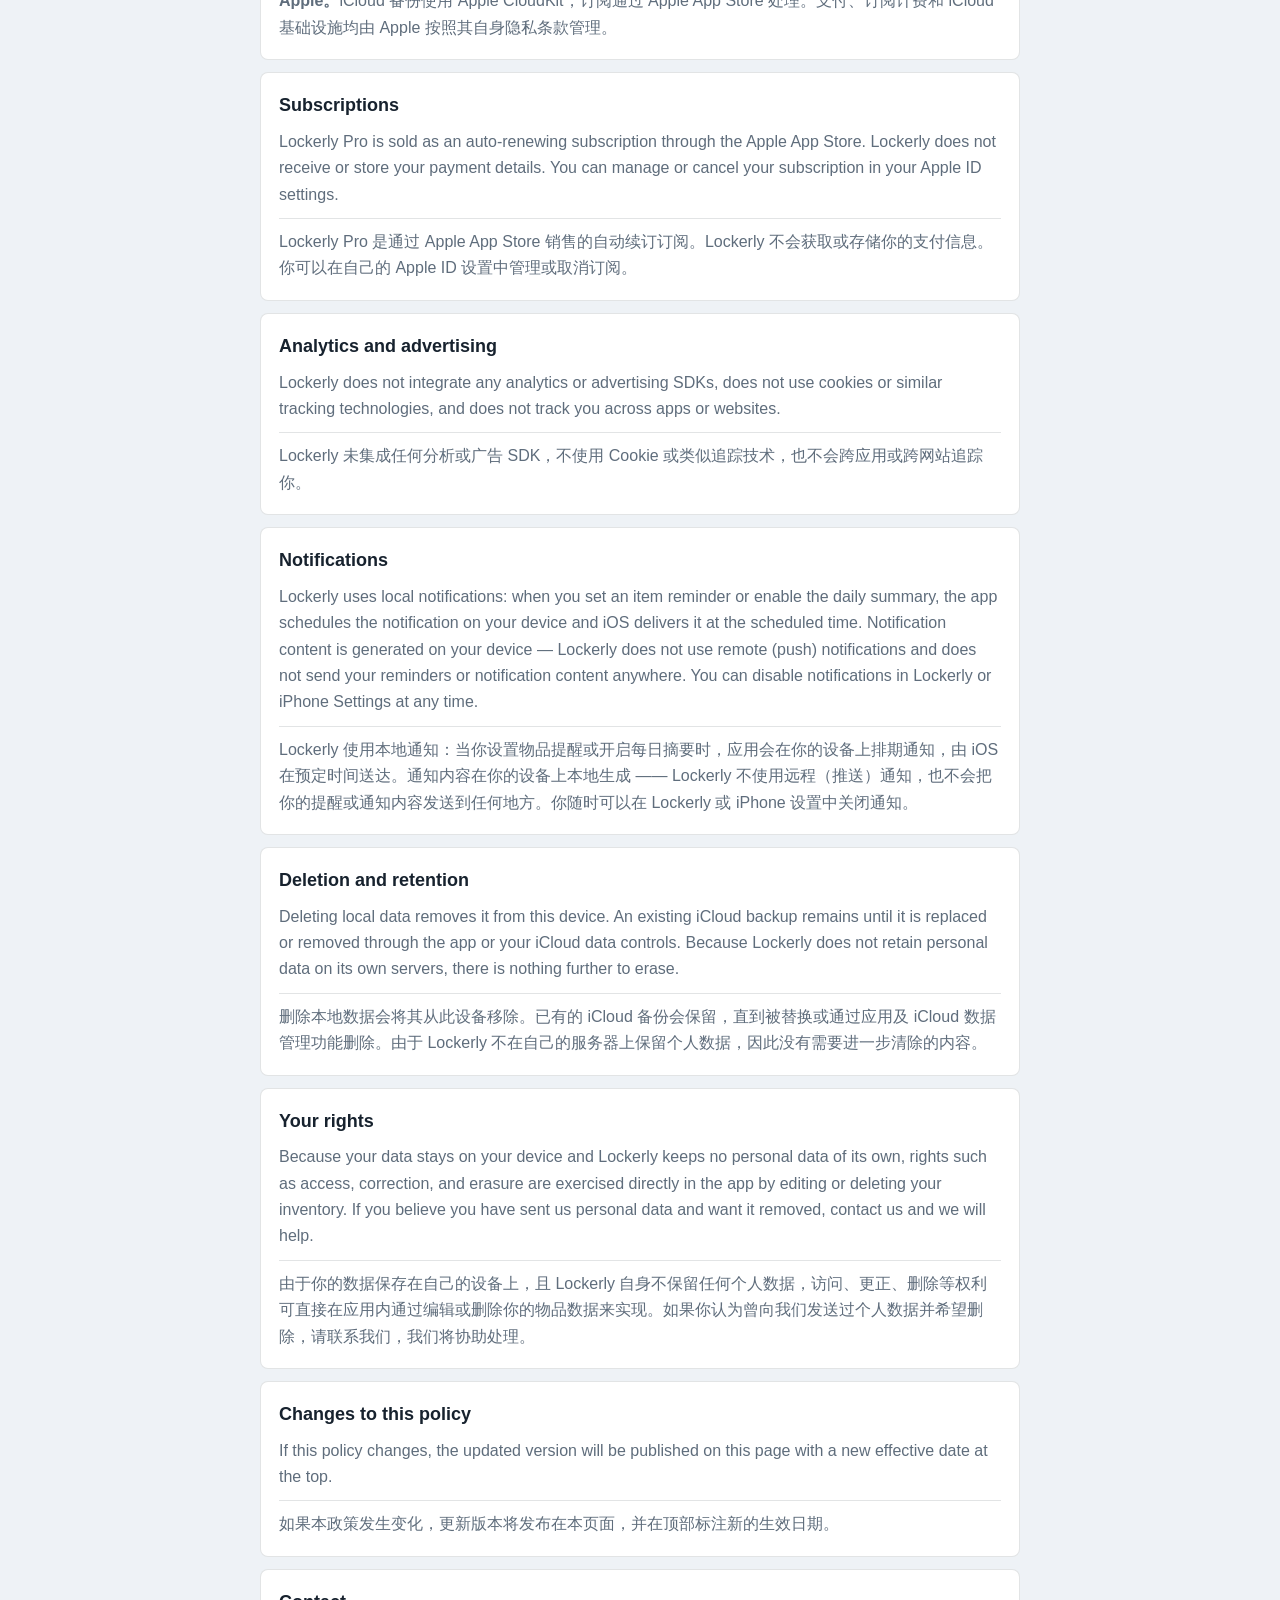
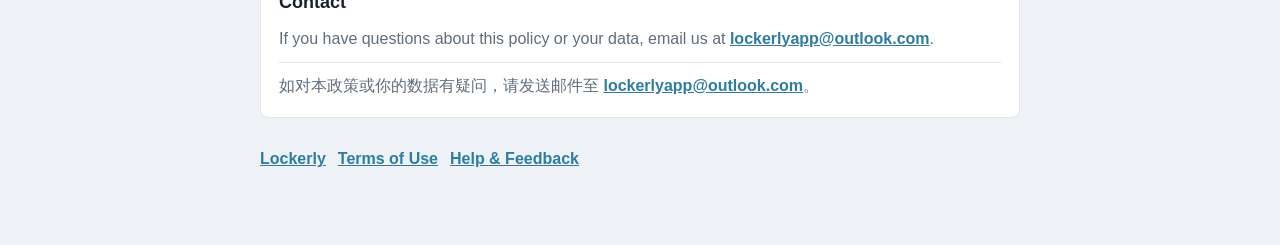
==== commit ce86f6a1: "Align privacy policy with cloud recognition flow" ====
--- a/privacy/index.html
+++ b/privacy/index.html
@@ -8,17 +8,17 @@
 </head>
 <body><main>
   <header><h1>Privacy Policy</h1><p class="meta">Effective August 6, 2026</p>
-    <p>Lockerly helps you keep track of what you own. The app is built around a simple idea: your inventory belongs to you, and most of it never leaves your device. This policy explains what Lockerly does and does not collect, and how cloud recognition works when it is used.</p>
-    <p class="zh">Lockerly 帮助你记录和管理自己的物品。这款应用围绕一个简单理念设计：你的物品数据属于你，而且大部分数据不会离开你的设备。本政策说明 Lockerly 收集什么、不收集什么，以及云端识别在什么情况下会被使用。</p>
+    <p>Lockerly helps you keep track of what you own. Your inventory is stored on your device unless you choose iCloud backup. This policy explains the limited data processing used for item recognition and optional features.</p>
+    <p class="zh">Lockerly 帮助你记录和管理自己的物品。除非你选择使用 iCloud 备份，物品数据会保存在你的设备上。本政策说明物品识别及可选功能所需的有限数据处理。</p>
   </header>
 
   <section><h2>Information we collect</h2>
     <p><strong>Information you provide voluntarily.</strong> Lockerly does not require an account or registration for local use. If you contact us by email, we receive the address you send from and use it only to reply.</p>
     <p class="zh"><strong>你自愿提供的信息。</strong>本地使用 Lockerly 无需注册账号。如果你通过邮件联系我们，我们会收到你的发信地址，仅用于回复。</p>
-    <p><strong>Information collected automatically.</strong> Lockerly does not automatically collect personal information, device identifiers, analytics data, or usage tracking data. There are no advertising SDKs and no third-party trackers in the app.</p>
-    <p class="zh"><strong>自动收集的信息。</strong>Lockerly 不会自动收集个人信息、设备标识符、分析数据或使用追踪数据。应用内没有广告 SDK，也没有任何第三方追踪器。</p>
-    <p><strong>Photos and item recognition.</strong> Photos you choose are used to create item stickers on your device. Item recognition runs on-device for most photos. Only when on-device recognition is uncertain may the selected image be sent to a cloud vision service as a fallback, to return a suggested name and category. Fallback images are used for a single recognition request, are not linked to your identity, and are not stored by Lockerly (see Third-Party Services below).</p>
-    <p class="zh"><strong>照片与物品识别。</strong>你选择的照片用于在设备上制作物品贴纸。大多数照片的识别都在设备本地完成。仅当本地识别不确定时，所选图片才可能作为兜底发送至云端识图服务，以返回建议的名称和分类。兜底图片仅用于一次性识别请求，不与你的身份关联，Lockerly 不会存储这些图片（见下方"第三方服务"）。</p>
+    <p><strong>Information collected automatically.</strong> Lockerly does not use analytics, advertising SDKs, or cross-app tracking. When cloud recognition is requested, Apple App Attest supplies an app-install integrity proof to protect the service from abuse.</p>
+    <p class="zh"><strong>自动处理的信息。</strong>Lockerly 不使用分析服务、广告 SDK 或跨 App 追踪。发起云端识别时，Apple App Attest 会提供 App 安装完整性证明，用于保护识别服务、防止滥用。</p>
+    <p><strong>Photos and item recognition.</strong> Lockerly extracts the photographed object on your device to create a sticker. After extraction succeeds, a compressed image of that object (up to 640 pixels on its longest side) is sent for one cloud recognition request to suggest its name and category. You may cancel recognition and enter these details yourself. Lockerly does not retain the recognition image after the short processing window.</p>
+    <p class="zh"><strong>照片与物品识别。</strong>Lockerly 会先在设备上抠出拍摄的物体，用于制作贴纸。抠图成功后，该物体的压缩图片（最长边不超过 640 像素）会发起一次云端识别，用于建议名称和分类。你可以取消识别并自行填写。Lockerly 不会在短暂处理窗口结束后保留识别图片。</p>
   </section>
 
   <section><h2>Data storage and backup</h2>
@@ -27,8 +27,8 @@
   </section>
 
   <section><h2>Third-party services</h2>
-    <p><strong>Cloud vision recognition (fallback only).</strong> When on-device recognition is uncertain, the selected image may be sent over an encrypted connection through a proxy hosted on Tencent Cloud (SCF, ap-guangzhou) or Cloudflare Workers to Google Gemini or Zhipu AI (GLM), depending on region and service availability. The image is used for a single recognition request and is not retained by Lockerly beyond the short processing window. Apple App Attest provides an app-install integrity proof to protect the recognition service from abuse; it is not used for advertising or cross-app tracking. Recognition results exist only in your own inventory on your device.</p>
-    <p class="zh"><strong>云端识图（仅兜底）。</strong>当本地识别不确定时，所选图片可能通过加密连接，经腾讯云（SCF，广州区域）或 Cloudflare Workers 代理，根据地区与服务可用性发送至 Google Gemini 或智谱 AI（GLM）视觉模型。图片仅用于一次性识别请求，Lockerly 不会在短暂处理窗口之外保留图片。Apple App Attest 会提供应用安装完整性证明，用于保护识图服务、防止滥用，不用于广告或跨应用追踪。识别结果只存在于你自己设备上的物品库中。</p>
+    <p><strong>Cloud vision recognition.</strong> The processed object image and your category names are sent over an encrypted connection through Tencent Cloud SCF (mainland China first) or Cloudflare Workers (other regions first) to Zhipu AI GLM. If a network connection fails, Lockerly may try the other route. The data is used to return one suggested name and category. App Attest integrity proofs are used only for service security, not advertising or tracking.</p>
+    <p class="zh"><strong>云端识图。</strong>处理后的物体图片和你的分类名称会通过加密连接，经腾讯云 SCF（中国大陆优先）或 Cloudflare Workers（其他地区优先）发送至智谱 AI GLM。如网络连接失败，Lockerly 可能尝试另一条路由。这些数据用于返回一次建议名称和分类。App Attest 完整性证明仅用于服务安全，不用于广告或追踪。</p>
     <p><strong>Apple.</strong> iCloud backup uses Apple CloudKit, and subscriptions are processed through the Apple App Store. Apple manages payments, subscription billing, and iCloud infrastructure under Apple's own privacy terms.</p>
     <p class="zh"><strong>Apple。</strong>iCloud 备份使用 Apple CloudKit，订阅通过 Apple App Store 处理。支付、订阅计费和 iCloud 基础设施均由 Apple 按照其自身隐私条款管理。</p>
   </section>
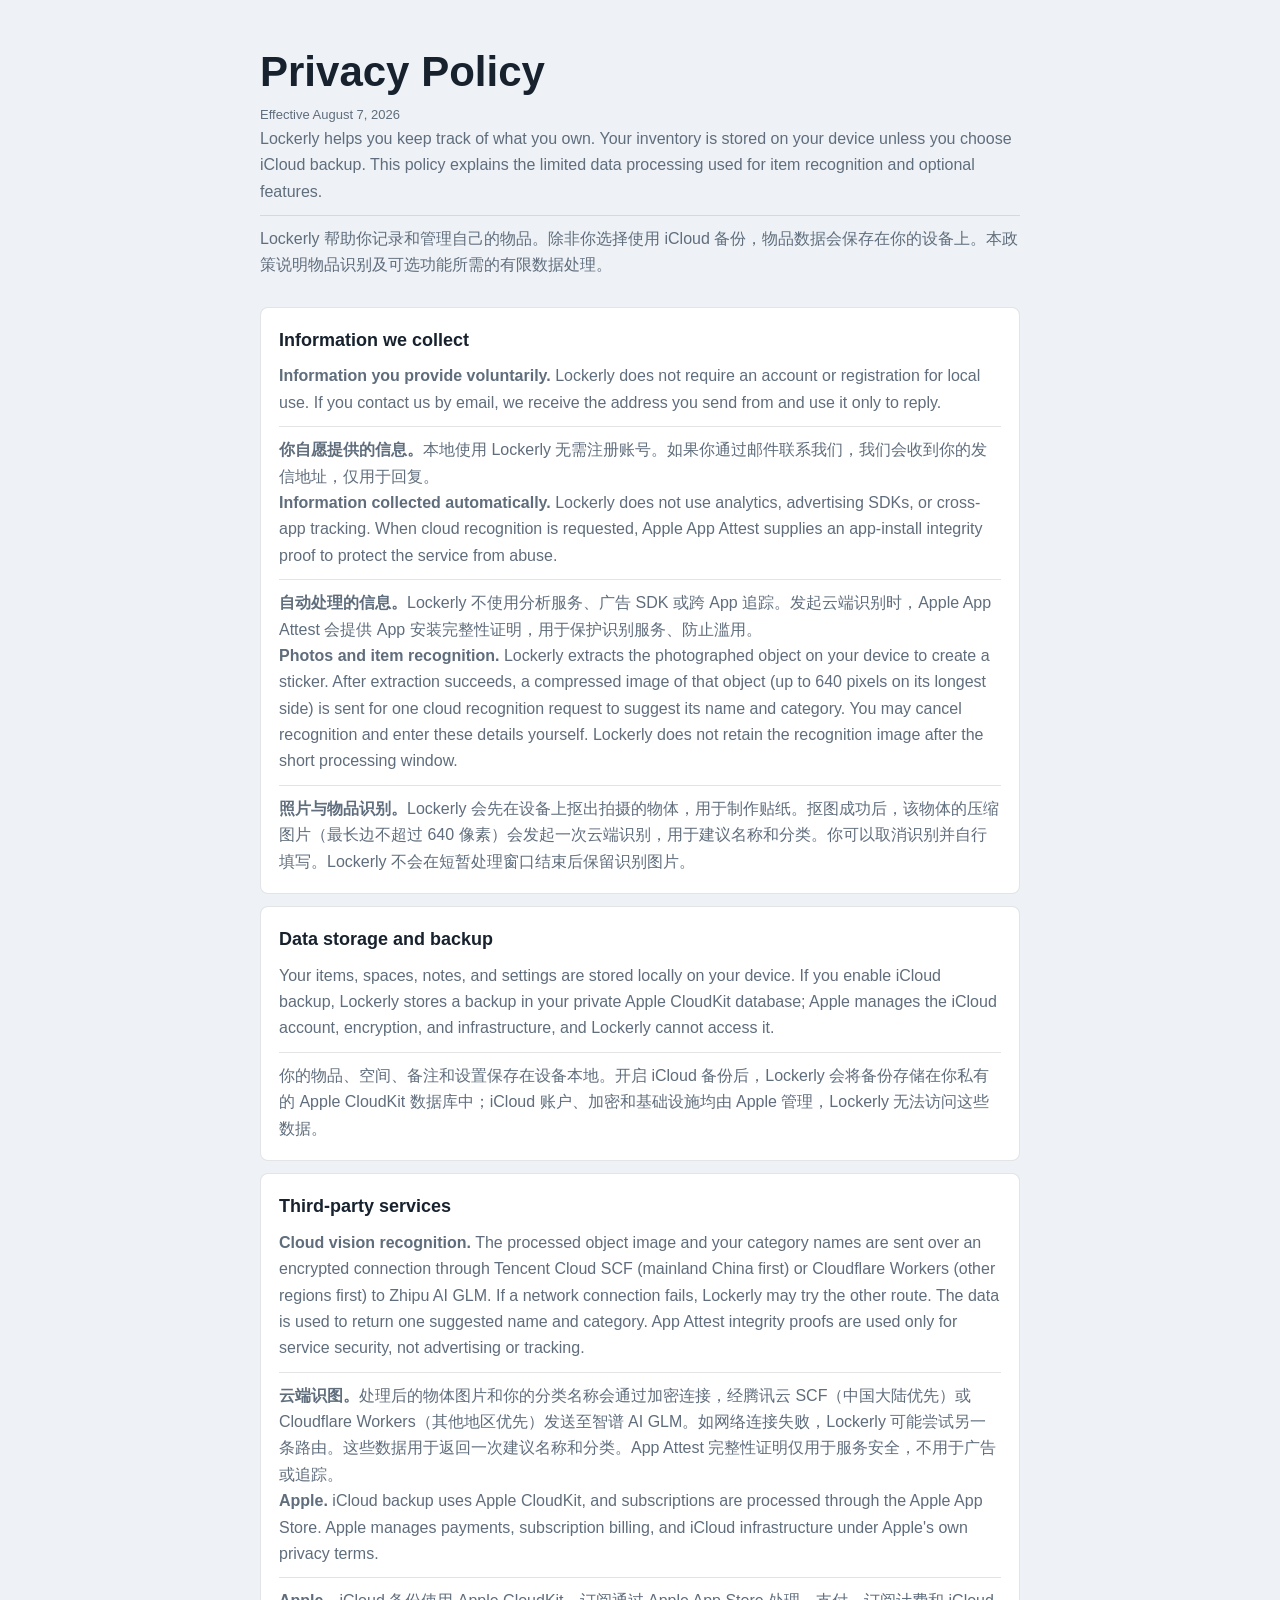
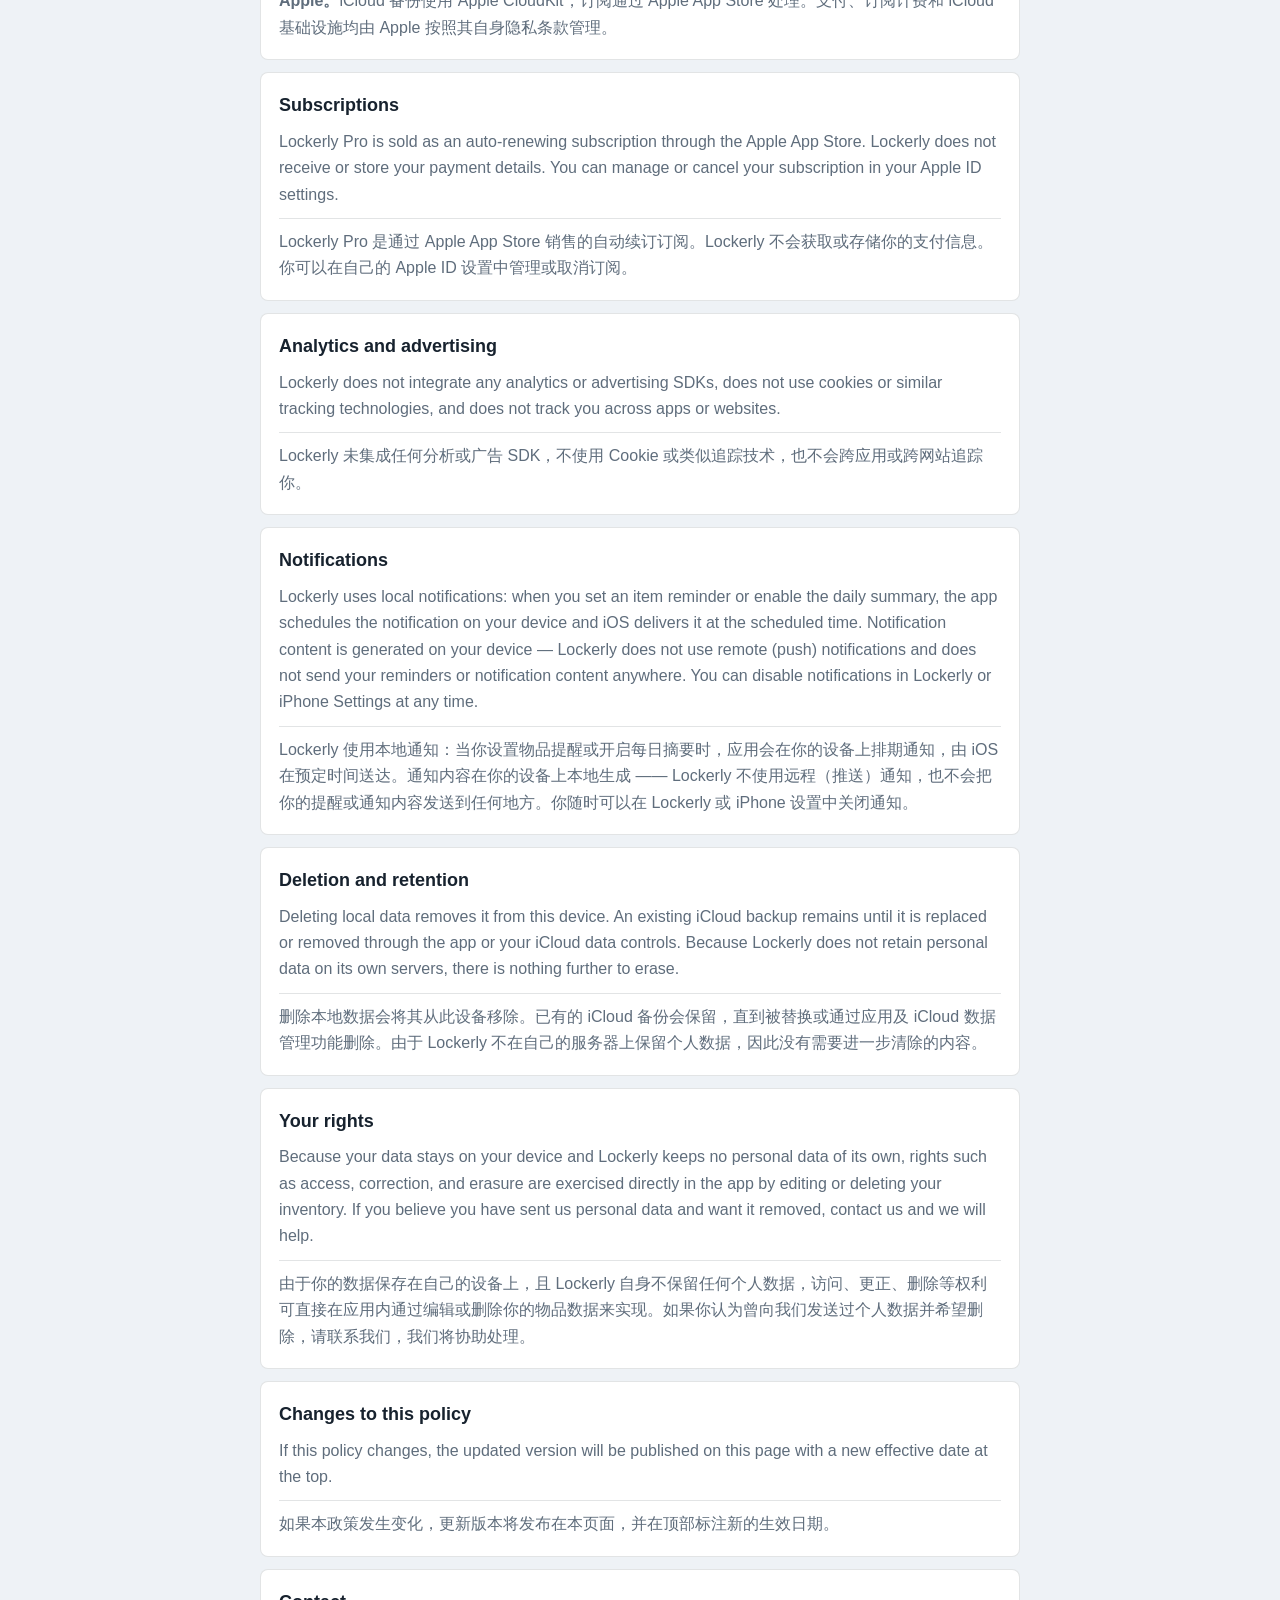
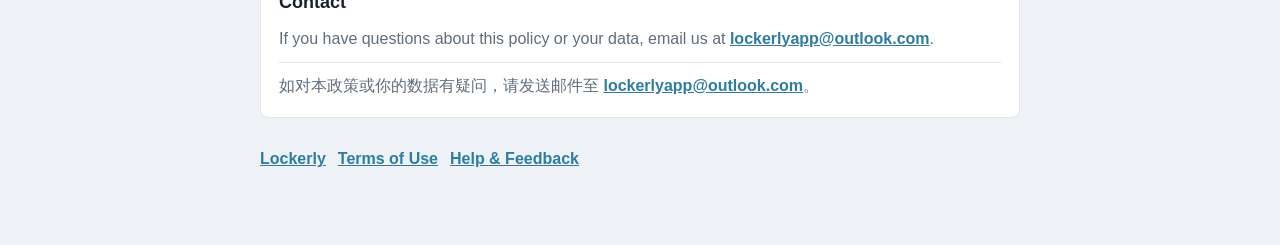
==== commit 3aa09daa: "Update privacy policy effective date" ====
--- a/privacy/index.html
+++ b/privacy/index.html
@@ -7,7 +7,7 @@
   <link rel="stylesheet" href="../assets/site.css">
 </head>
 <body><main>
-  <header><h1>Privacy Policy</h1><p class="meta">Effective August 6, 2026</p>
+  <header><h1>Privacy Policy</h1><p class="meta">Effective August 7, 2026</p>
     <p>Lockerly helps you keep track of what you own. Your inventory is stored on your device unless you choose iCloud backup. This policy explains the limited data processing used for item recognition and optional features.</p>
     <p class="zh">Lockerly 帮助你记录和管理自己的物品。除非你选择使用 iCloud 备份，物品数据会保存在你的设备上。本政策说明物品识别及可选功能所需的有限数据处理。</p>
   </header>
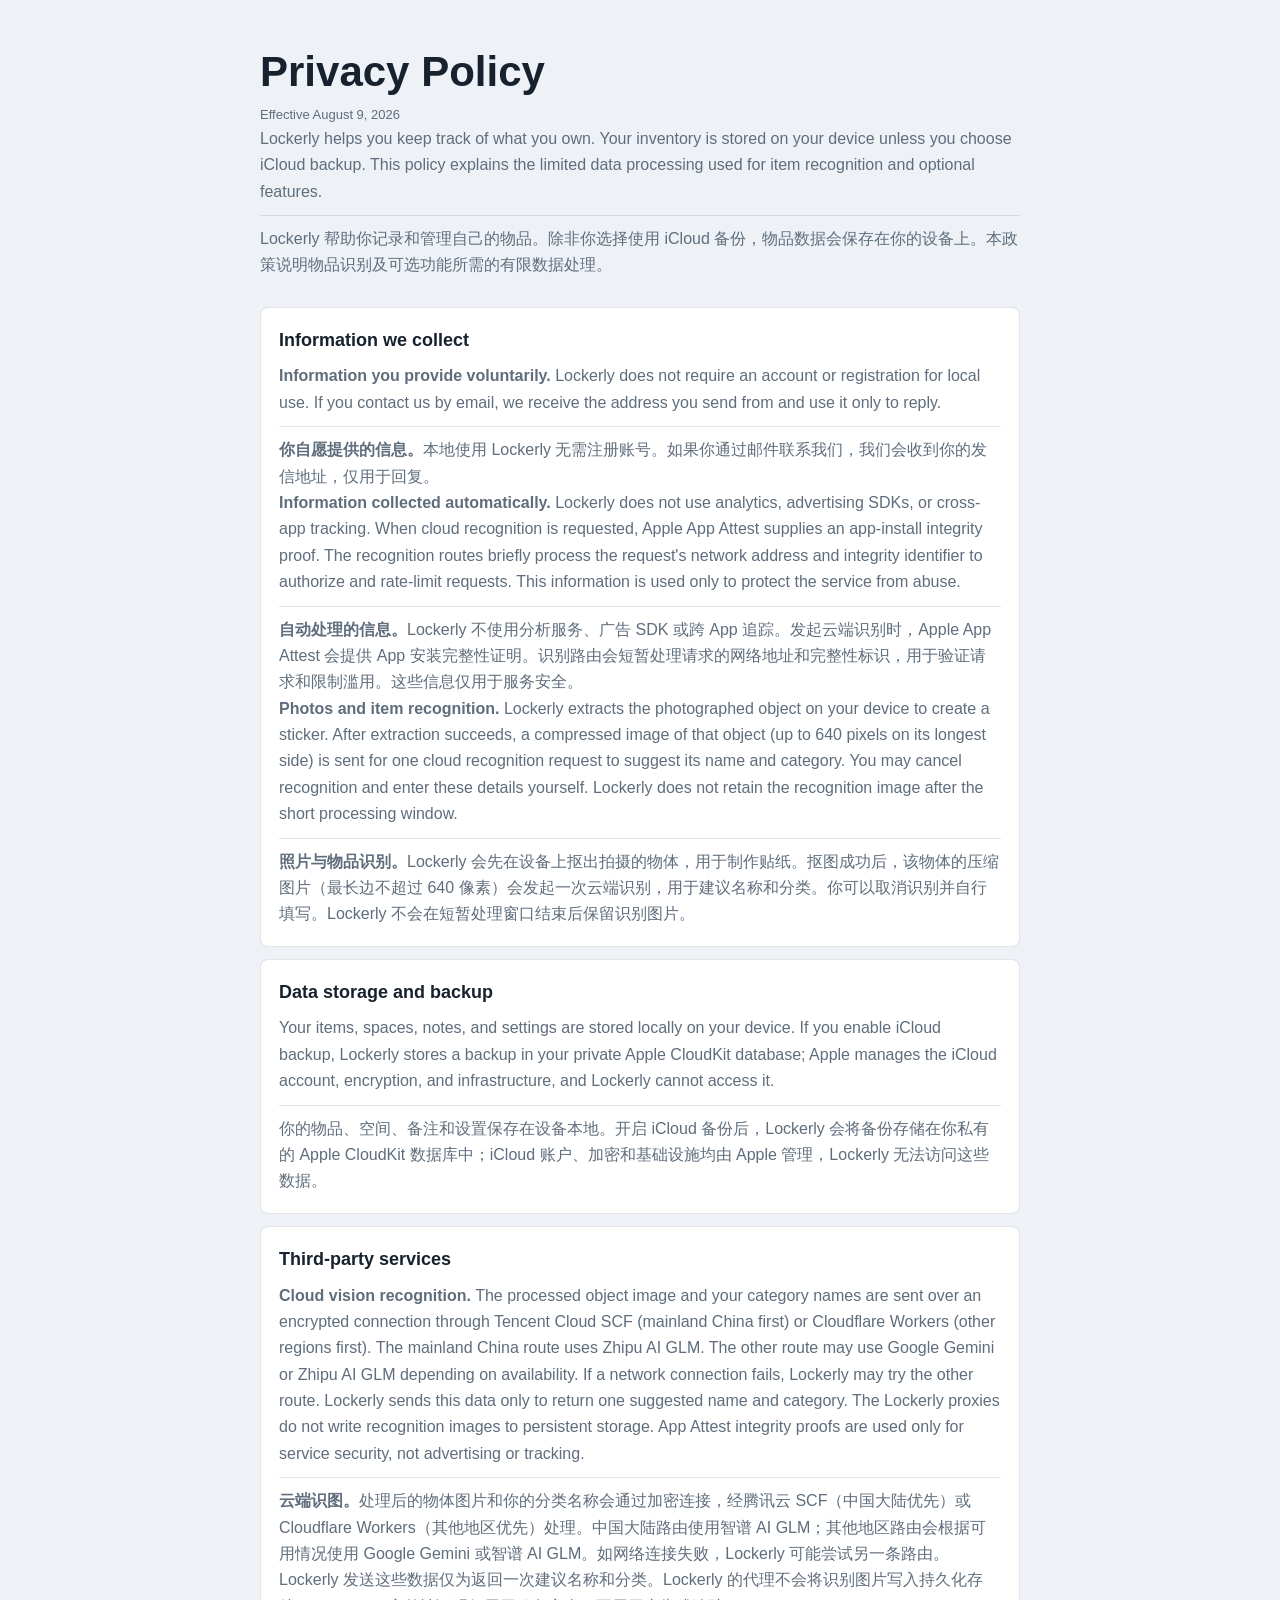
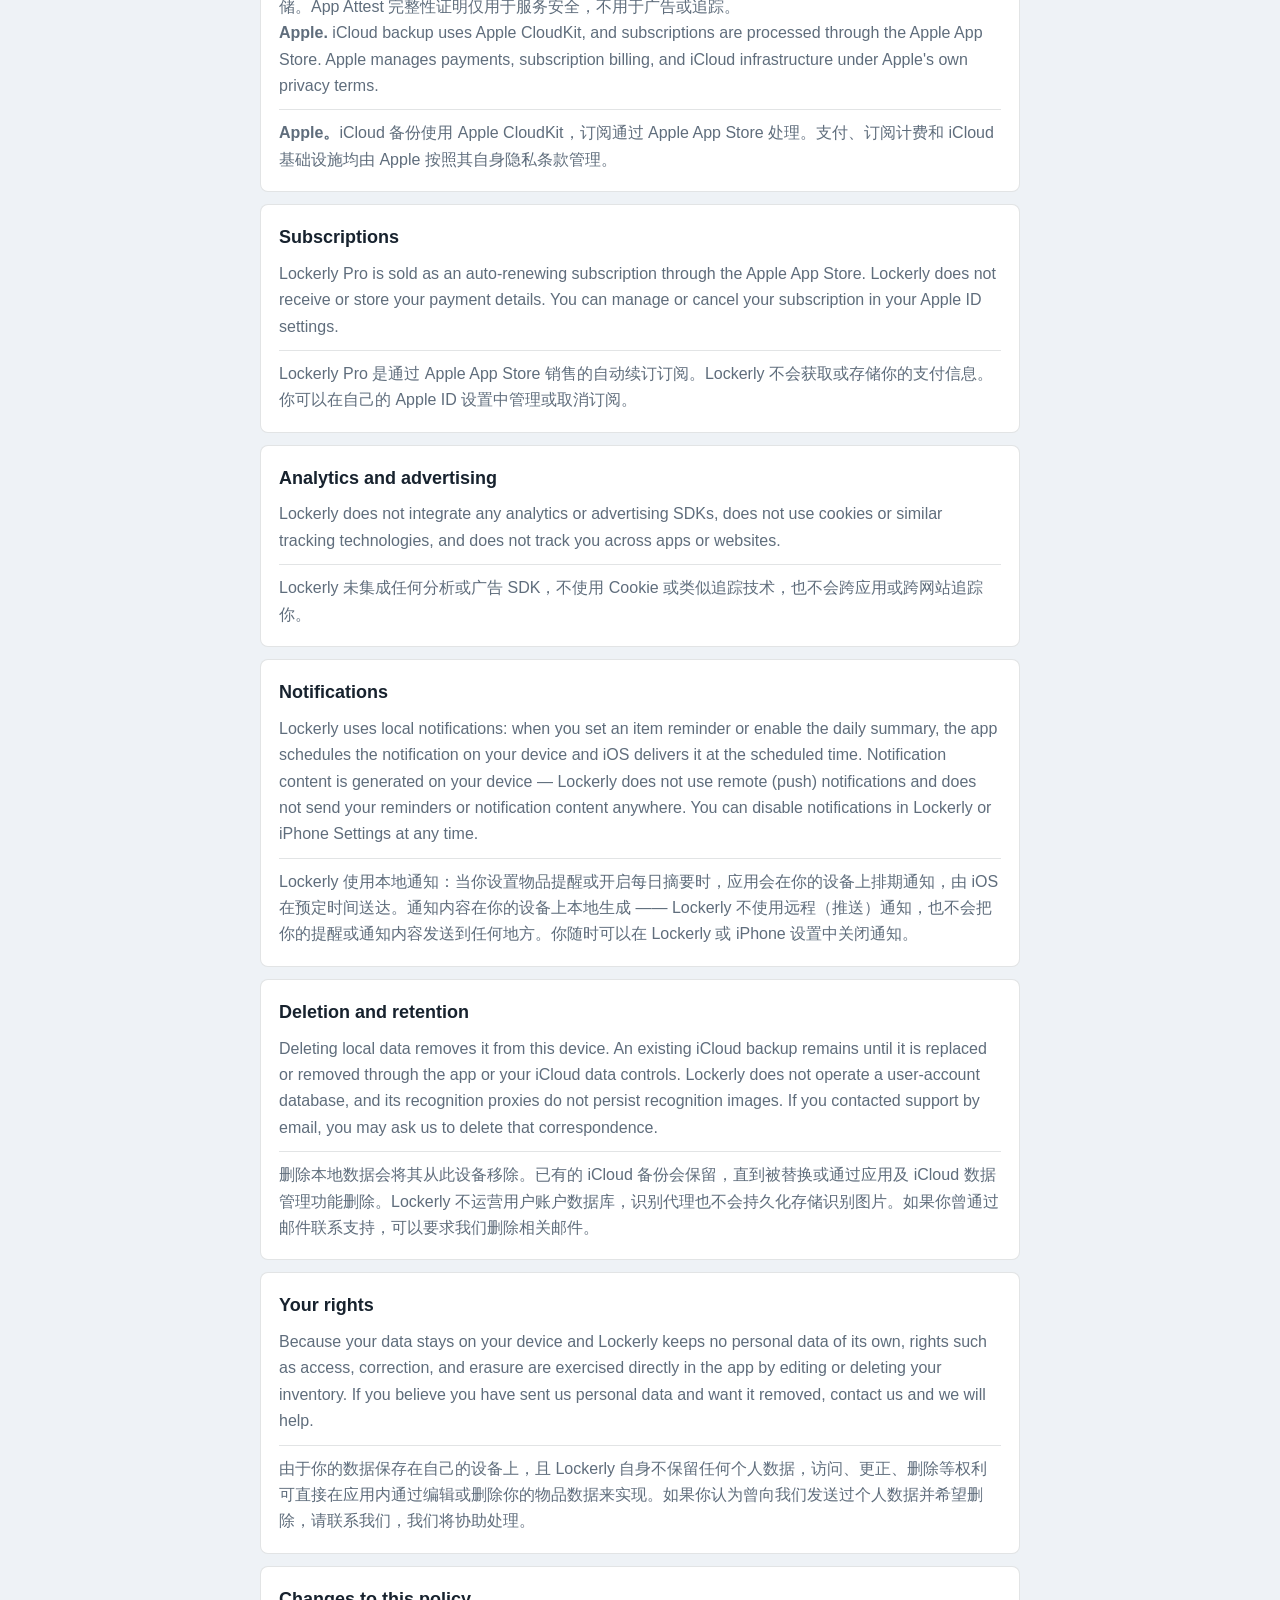
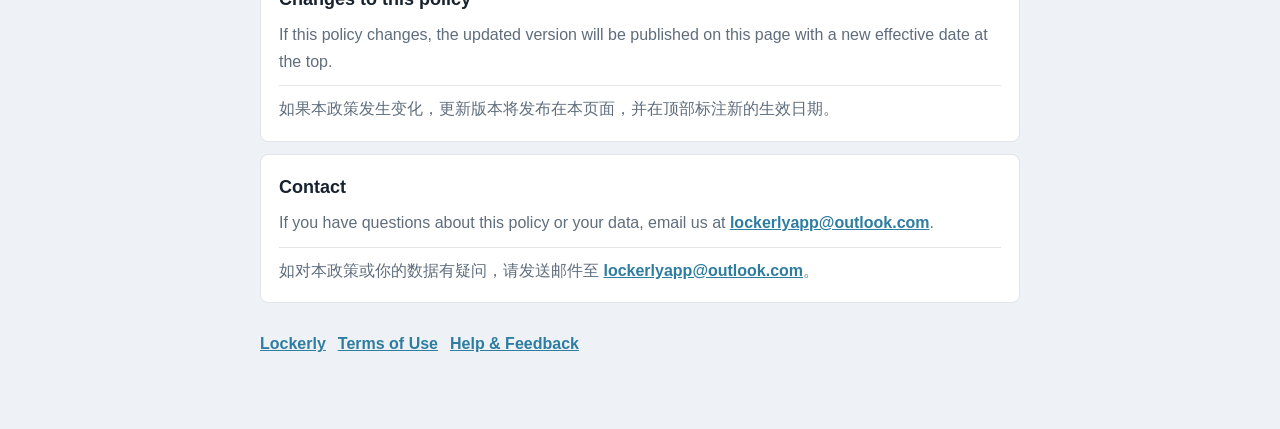
==== commit 7ae7958f: "Align privacy and support pages with app behavior" ====
--- a/privacy/index.html
+++ b/privacy/index.html
@@ -7,7 +7,7 @@
   <link rel="stylesheet" href="../assets/site.css">
 </head>
 <body><main>
-  <header><h1>Privacy Policy</h1><p class="meta">Effective August 7, 2026</p>
+  <header><h1>Privacy Policy</h1><p class="meta">Effective August 9, 2026</p>
     <p>Lockerly helps you keep track of what you own. Your inventory is stored on your device unless you choose iCloud backup. This policy explains the limited data processing used for item recognition and optional features.</p>
     <p class="zh">Lockerly 帮助你记录和管理自己的物品。除非你选择使用 iCloud 备份，物品数据会保存在你的设备上。本政策说明物品识别及可选功能所需的有限数据处理。</p>
   </header>
@@ -15,8 +15,8 @@
   <section><h2>Information we collect</h2>
     <p><strong>Information you provide voluntarily.</strong> Lockerly does not require an account or registration for local use. If you contact us by email, we receive the address you send from and use it only to reply.</p>
     <p class="zh"><strong>你自愿提供的信息。</strong>本地使用 Lockerly 无需注册账号。如果你通过邮件联系我们，我们会收到你的发信地址，仅用于回复。</p>
-    <p><strong>Information collected automatically.</strong> Lockerly does not use analytics, advertising SDKs, or cross-app tracking. When cloud recognition is requested, Apple App Attest supplies an app-install integrity proof to protect the service from abuse.</p>
-    <p class="zh"><strong>自动处理的信息。</strong>Lockerly 不使用分析服务、广告 SDK 或跨 App 追踪。发起云端识别时，Apple App Attest 会提供 App 安装完整性证明，用于保护识别服务、防止滥用。</p>
+    <p><strong>Information collected automatically.</strong> Lockerly does not use analytics, advertising SDKs, or cross-app tracking. When cloud recognition is requested, Apple App Attest supplies an app-install integrity proof. The recognition routes briefly process the request's network address and integrity identifier to authorize and rate-limit requests. This information is used only to protect the service from abuse.</p>
+    <p class="zh"><strong>自动处理的信息。</strong>Lockerly 不使用分析服务、广告 SDK 或跨 App 追踪。发起云端识别时，Apple App Attest 会提供 App 安装完整性证明。识别路由会短暂处理请求的网络地址和完整性标识，用于验证请求和限制滥用。这些信息仅用于服务安全。</p>
     <p><strong>Photos and item recognition.</strong> Lockerly extracts the photographed object on your device to create a sticker. After extraction succeeds, a compressed image of that object (up to 640 pixels on its longest side) is sent for one cloud recognition request to suggest its name and category. You may cancel recognition and enter these details yourself. Lockerly does not retain the recognition image after the short processing window.</p>
     <p class="zh"><strong>照片与物品识别。</strong>Lockerly 会先在设备上抠出拍摄的物体，用于制作贴纸。抠图成功后，该物体的压缩图片（最长边不超过 640 像素）会发起一次云端识别，用于建议名称和分类。你可以取消识别并自行填写。Lockerly 不会在短暂处理窗口结束后保留识别图片。</p>
   </section>
@@ -27,8 +27,8 @@
   </section>
 
   <section><h2>Third-party services</h2>
-    <p><strong>Cloud vision recognition.</strong> The processed object image and your category names are sent over an encrypted connection through Tencent Cloud SCF (mainland China first) or Cloudflare Workers (other regions first) to Zhipu AI GLM. If a network connection fails, Lockerly may try the other route. The data is used to return one suggested name and category. App Attest integrity proofs are used only for service security, not advertising or tracking.</p>
-    <p class="zh"><strong>云端识图。</strong>处理后的物体图片和你的分类名称会通过加密连接，经腾讯云 SCF（中国大陆优先）或 Cloudflare Workers（其他地区优先）发送至智谱 AI GLM。如网络连接失败，Lockerly 可能尝试另一条路由。这些数据用于返回一次建议名称和分类。App Attest 完整性证明仅用于服务安全，不用于广告或追踪。</p>
+    <p><strong>Cloud vision recognition.</strong> The processed object image and your category names are sent over an encrypted connection through Tencent Cloud SCF (mainland China first) or Cloudflare Workers (other regions first). The mainland China route uses Zhipu AI GLM. The other route may use Google Gemini or Zhipu AI GLM depending on availability. If a network connection fails, Lockerly may try the other route. Lockerly sends this data only to return one suggested name and category. The Lockerly proxies do not write recognition images to persistent storage. App Attest integrity proofs are used only for service security, not advertising or tracking.</p>
+    <p class="zh"><strong>云端识图。</strong>处理后的物体图片和你的分类名称会通过加密连接，经腾讯云 SCF（中国大陆优先）或 Cloudflare Workers（其他地区优先）处理。中国大陆路由使用智谱 AI GLM；其他地区路由会根据可用情况使用 Google Gemini 或智谱 AI GLM。如网络连接失败，Lockerly 可能尝试另一条路由。Lockerly 发送这些数据仅为返回一次建议名称和分类。Lockerly 的代理不会将识别图片写入持久化存储。App Attest 完整性证明仅用于服务安全，不用于广告或追踪。</p>
     <p><strong>Apple.</strong> iCloud backup uses Apple CloudKit, and subscriptions are processed through the Apple App Store. Apple manages payments, subscription billing, and iCloud infrastructure under Apple's own privacy terms.</p>
     <p class="zh"><strong>Apple。</strong>iCloud 备份使用 Apple CloudKit，订阅通过 Apple App Store 处理。支付、订阅计费和 iCloud 基础设施均由 Apple 按照其自身隐私条款管理。</p>
   </section>
@@ -49,8 +49,8 @@
   </section>
 
   <section><h2>Deletion and retention</h2>
-    <p>Deleting local data removes it from this device. An existing iCloud backup remains until it is replaced or removed through the app or your iCloud data controls. Because Lockerly does not retain personal data on its own servers, there is nothing further to erase.</p>
-    <p class="zh">删除本地数据会将其从此设备移除。已有的 iCloud 备份会保留，直到被替换或通过应用及 iCloud 数据管理功能删除。由于 Lockerly 不在自己的服务器上保留个人数据，因此没有需要进一步清除的内容。</p>
+    <p>Deleting local data removes it from this device. An existing iCloud backup remains until it is replaced or removed through the app or your iCloud data controls. Lockerly does not operate a user-account database, and its recognition proxies do not persist recognition images. If you contacted support by email, you may ask us to delete that correspondence.</p>
+    <p class="zh">删除本地数据会将其从此设备移除。已有的 iCloud 备份会保留，直到被替换或通过应用及 iCloud 数据管理功能删除。Lockerly 不运营用户账户数据库，识别代理也不会持久化存储识别图片。如果你曾通过邮件联系支持，可以要求我们删除相关邮件。</p>
   </section>
 
   <section><h2>Your rights</h2>
